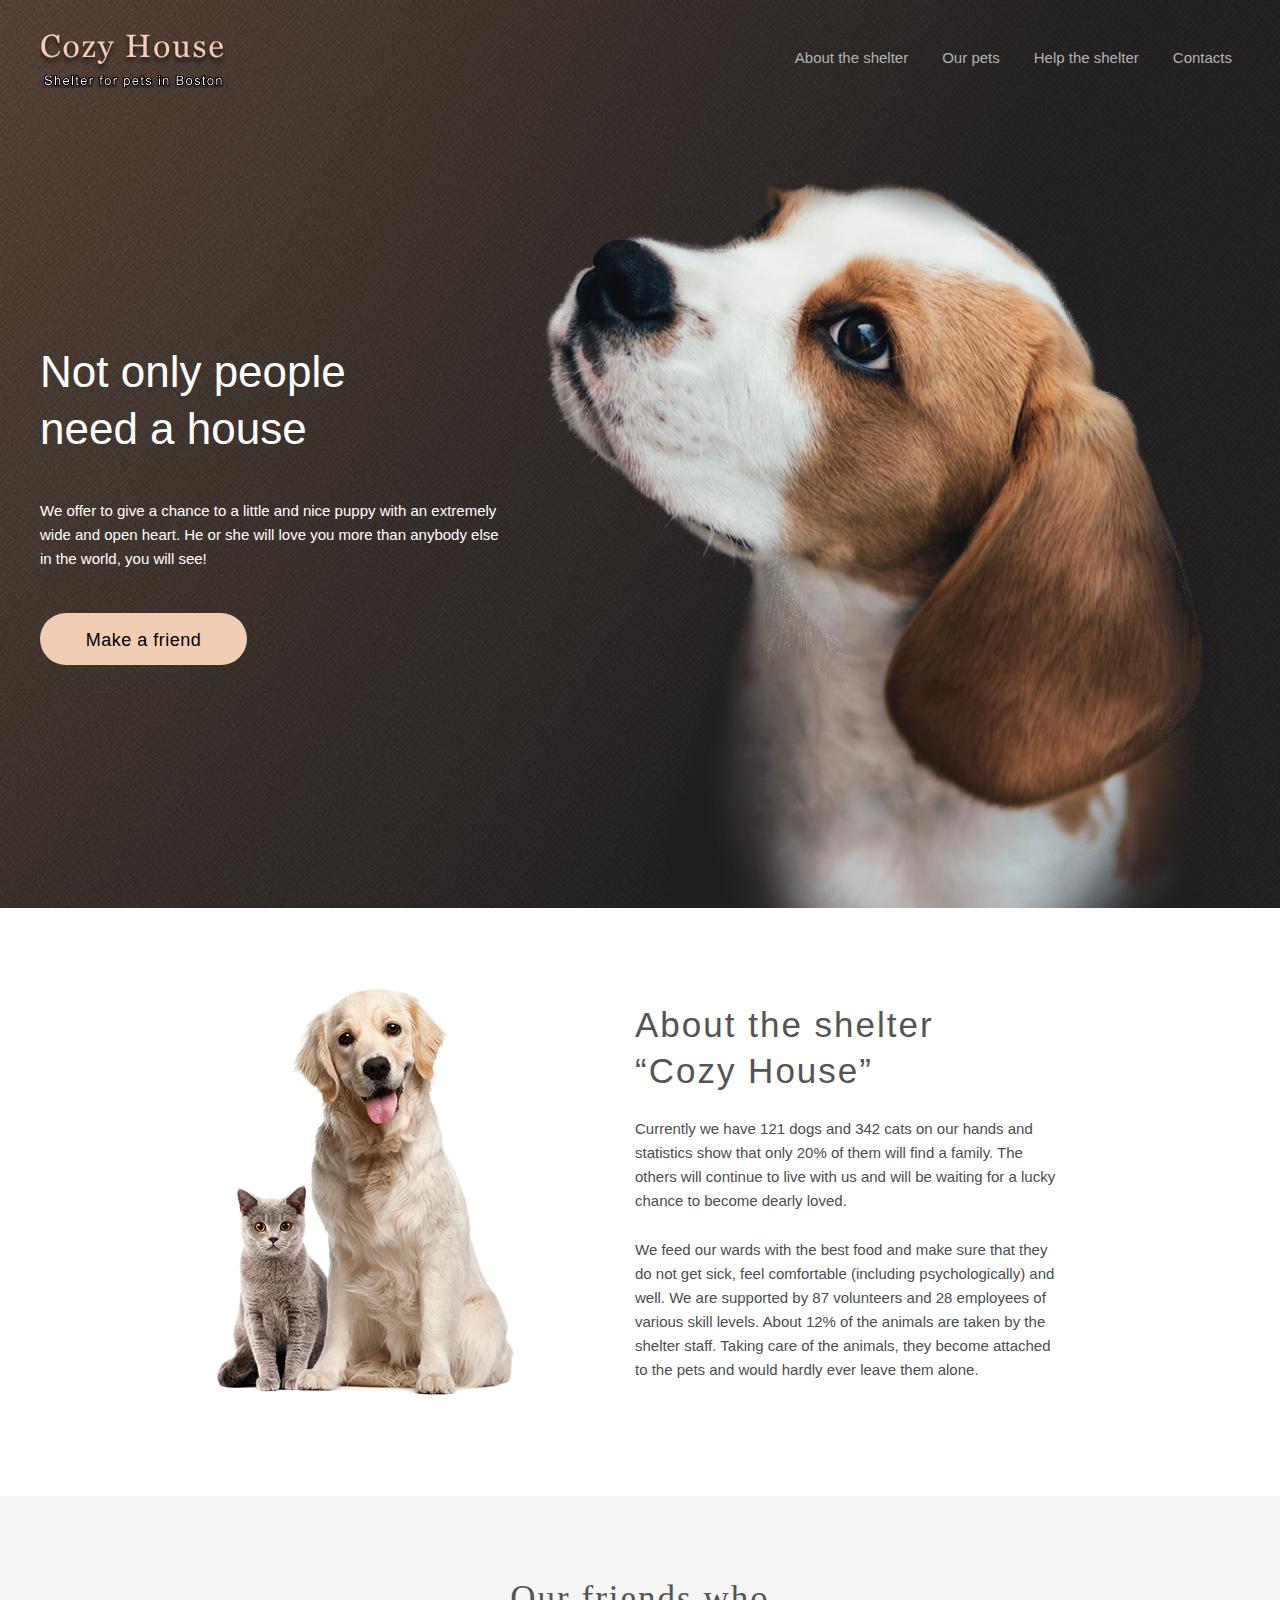
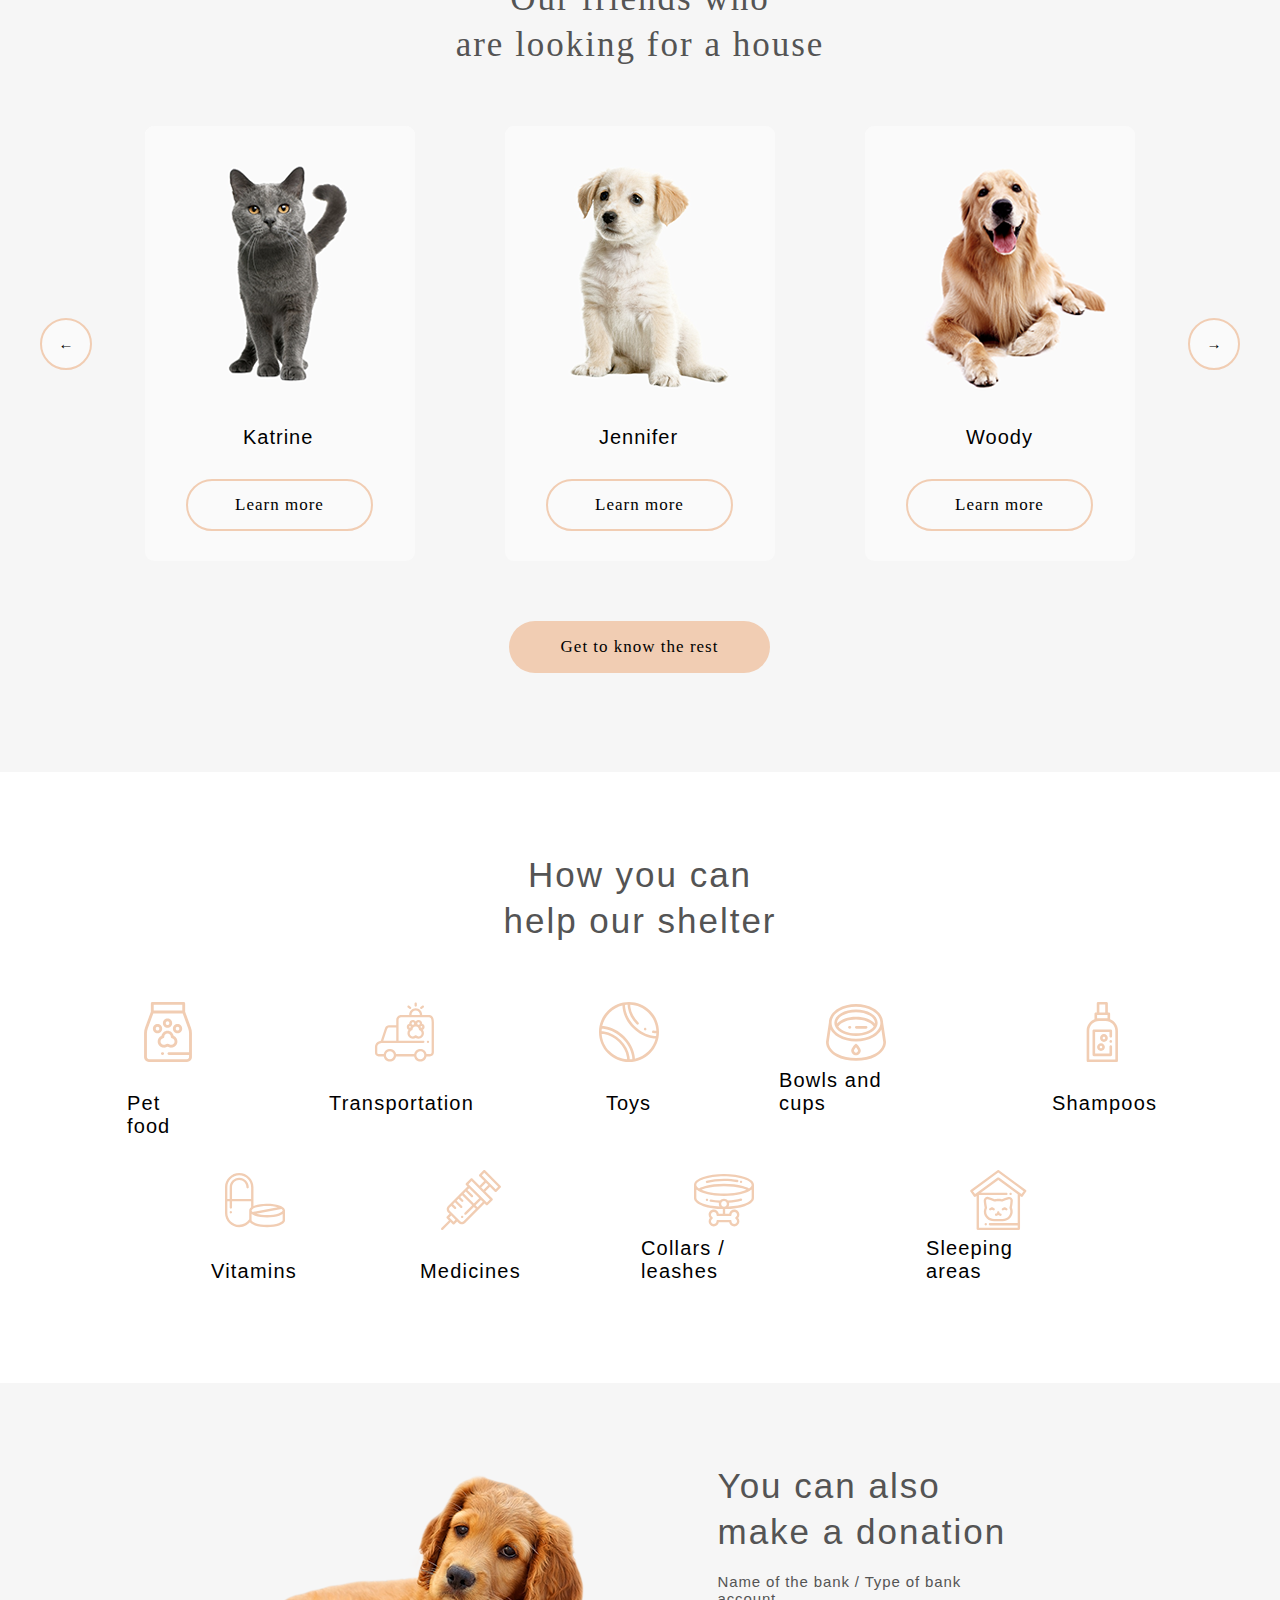
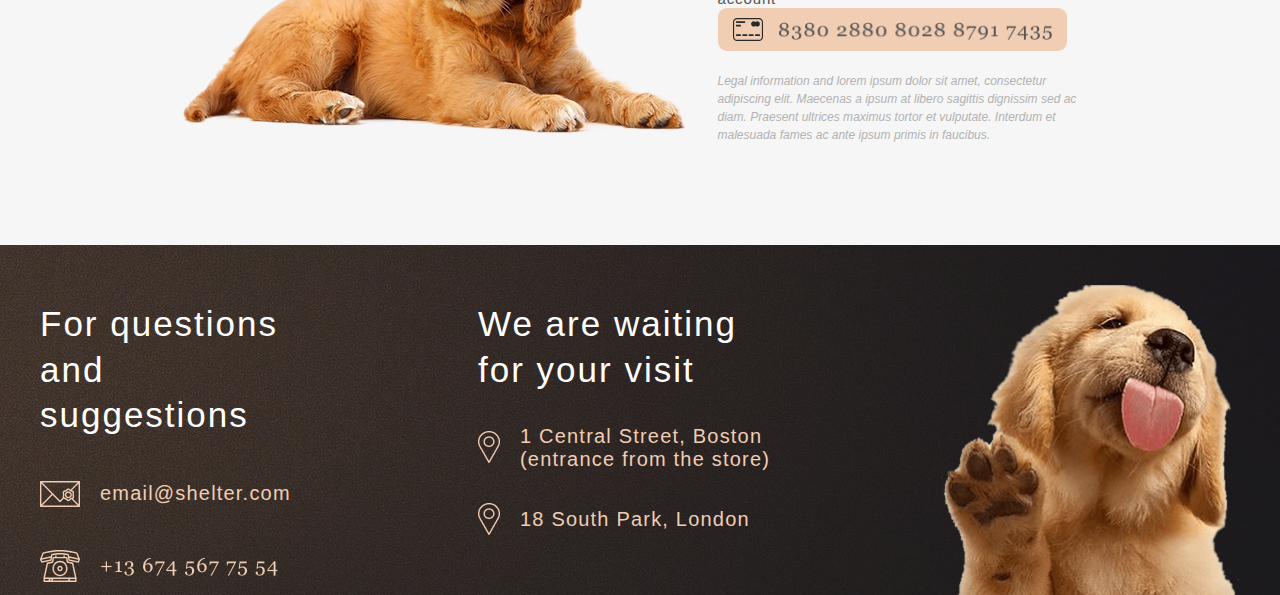
==== index.html @ a35c1bbc "1-2 section adaptive" ====
<!DOCTYPE html>
<html lang="en">
<head>
    <meta charset="UTF-8">
    <meta name="viewport" content="width=device-width, initial-scale=1.0">
    <title>Document</title>
    <link rel="stylesheet" href="index.css">
</head>
<body>
    


<!--- Start screen -->
  <section class="start_screen">
    <header>   
      <div class="wrapper">
               <a href="#" class="logo"><img src="images/logo.svg" alt="Cozy House Shelter for pets in Boston"></a>
            
                 <nav class="header_navigation">
                     <ul class="navigation">
                         <li class="navigation_link"> <a class="lnk1" href="#"> About the shelter</a></li>
                         <li class="navigation_link"><a class="lnk1" href="pets.html" target="_blank">Our pets</a></li>
                         <li class="navigation_link"><a class="lnk1" href="#help_pts">Help the shelter</a></li>
                         <li class="navigation_link"><a class="lnk1" href="#foot ">Contacts</a></li>
                     </ul>
                </nav>
      </div>
    </header>
 
    <div class="startscreen_content">
        <div class="content">
            <h2 class="headin">Not only people need a house</h2>
            <p class="subheading">We offer to give a chance to a little and nice puppy with an extremely wide and open heart. He or she will love you more than anybody else in the world, you will see!</p>
            <button class="button_primary"><a class="button_prim" href="#our_friends">Make a friend</a></button>
        </div>
        <div class="img_puppy"><img class="img_puppyA" src="images/start-screen-puppy.png" alt="puppy"></div>

    </div>
  </section>

     <!--  About -->
  <section id="about_sh" class="about">
    <div class="about_content">
        <div class="about_pets"><img class="about-petsA" src="images/about-pets.png" alt=""></div>
        <div class="pets_content">
            <h3 class="heading">About the shelter “Cozy House”</h3>
            <p class="subheading1">Currently we have 121 dogs and 342 cats on our hands and statistics show that only 20% of them will find a family. The others will continue to live with us and will be waiting for a lucky chance to become dearly loved.</p>
            <p class="subheading2">We feed our wards with the best food and make sure that they do not get sick, feel comfortable (including psychologically) and well. We are supported by 87 volunteers and 28 employees of various skill levels. About 12% of the animals are taken by the shelter staff. Taking care of the animals, they become attached to the pets and would hardly ever leave them alone.</p>
        </div>
    </div>

  </section>


     <!--  Pets -->
  <section>
    <div id="our_friends" class="pets_wrapper">
      <div class="pets_content1">
        <h3 class="pets_heading">Our friends who <br> are looking for a house</h3>
        <div class="slider">
          
          <button class="button_arrow">←</button>

            <div class="katrine">
              <img class="pet_img" src="images/pets-katrine.png"> 
              <span class="txt">Katrine</span>
              <button class="butt_pets">Learn more</button>
            </div>

            <div class="jennifer">
              <img class="pet_img2" src="images/pets-jennifer.png">
              <span class="txt2">Jennifer</span>
              <button class="butt_pets2">Learn more</button>
            </div>

            <div class="woody">
              <img class="pet_img3" src="images/pets-woody.png">
              <span class="txt3">Woody</span>
              <button class="butt_pets3">Learn more</button>
            </div>

            <button class="button_arrow2">→</button>
        </div>
        <button class="primary"><a class="get_but" href="pets.html" >Get to know the rest</a></button>
      </div>
    </div>
  </section>

     <!--  Help -->
  <section>
    <div id="help_pts" class="wrapper_help">

      <div class="help_content">
        <h3 class="heading_help">How you can help our shelter</h3>
        <div class="list">

          <div class="help_cont1">
            <img src="images/icon-pet-food.svg" class="help_img1">
            <span class="txt_help1">Pet food</span>
             
          </div>

          <div class="help_cont2">
            <img src="images/icon-transportation.svg" class="help_img2">
            <span class="txt_help2">Transportation</span>

          </div>

          <div class="help_cont3">
            <img src="images/icon-toys.svg" class="help_img3">
            <span class="txt_help3">Toys</span>

          </div>

          <div class="help_cont4">
            <img src="images/icon-bowls-and-cups.svg" class="help_img4">
            <span class="txt_help4">Bowls and cups</span>

          </div>

          <div class="help_cont5">
            <img src="images/icon-shampoos.svg" class="help_img5">
            <span class="txt_help5">Shampoos</span>

          </div>

          <div class="help_cont6">
            <img src="images/icon-vitamins.svg" class="help_img6">
            <span class="txt_help6">Vitamins</span>
            
          </div>

          <div class="help_cont7">
            <img src="images/icon-medicines.svg" class="help_img7">
            <span class="txt_help7">Medicines</span>

          </div>

          <div class="help_cont8">
            <img src="images/icon-collars-leashes.svg" class="help_img8">
            <span class="txt_help8">Collars / leashes</span>

          </div>

          <div class="help_cont9">
            <img src="images/icon-sleeping-area.svg" class="help_img9">
            <span class="txt_help9">Sleeping areas</span>

          </div>

        </div>
    </div>

    </div>
    
  </section>

  

     <!--  donatiion -->
  <section>
  <div class="wrapper_don">
    <div class="don_content">
      <img src="images/donation-dog.png" class="donation_dog">
      <div class="donation_info">
        <h3 class="heading_donation">You can also make a donation</h3>
        <h5 class="subheading_donation">Name of the bank / Type of bank account</h5>
        <div class="card">
          <img src="images/credit-card.svg"  class="card_img">
          <img src="images/8380 2880 8028 8791 7435.png" class="card_number">
        </div>
        <div class="donation_text">Legal information and lorem ipsum dolor sit amet, consectetur adipiscing elit. Maecenas a ipsum at libero sagittis dignissim sed ac diam. Praesent ultrices maximus tortor et vulputate. Interdum et malesuada fames ac ante ipsum primis in faucibus.</div>
      </div>
    </div>
  </div>
  </section>

  <!--Footer-->
  <footer id="foot">
    <div class="wrapper_footer">
      <div class="footer_content">
        <div class="footer_contacts">
          <h3 class="footer_txt">For questions and suggestions</h3>
          <div class="email">
            <img src="images/icon-email.svg" class="email_img">
            <h4 class="email_adr">email@shelter.com</h4>
          </div>
          <div class="phone">
            <img src="images/icon-phone.svg" class="phone_img">
            <img src="images/Text.png" class="phone_number">
          </div>
        </div>
        <div class="footer_locations">
          <h3 class="footer_txt">We are waiting for your visit</h3>
          <div class="location">
            <img src="images/icon-marker.png" class="loc_img">
            <h4 class="loc_txt">1 Central Street, Boston (entrance from the store)</h4>
          </div>
          <div class="location">
            <img src="images/icon-marker.png" class="loc_img2">
            <h4 class="loc_txt2">18 South Park, London </h4>
          </div>
        </div>
        <img src="images/footer-puppy.png" class="footer_puppy"></img>
      </div>
    </div>
  </footer>
</body>
</html>
---- index.css ----
html {
    scroll-behavior: smooth;
}

*{
    margin:0;
  

    body {
        width: 1280px;
        
        font-family: Arial, Helvetica, sans-serif;
        font-family: Georgia, sans-serif;
        position: relative;
       
    }
}

.wrapper {
    width: 1200px;
    height: 60px;
    color: white;
    font-family: Arial, Helvetica, sans-serif;
    display: flex;
    align-items: center;
    justify-content: space-between;
    padding-left: 40px;
    padding-top: 30px;
}

.header_navigation {
    padding-top: 16px;
    padding-bottom: 20px;
    margin-right: -9px;
    text-decoration: none ;
}
.navigation {
    display: flex;
    font-size: 15px;
    font-weight: 400;
    line-height: 24px;
    list-style: none;
    text-decoration: none;
}

.navigation_link {
    list-style: none;
    padding: 0 17px;
    cursor: pointer;
    text-decoration: none;
    
}

.lnk1 {
    text-decoration: none;
    color: #B2B2B2;
}

.lnk1:hover {
    color: #f6f6f6;
    border-bottom: 2px solid #f1cdb3;
}


.start_screen {
    position: relative;
    width: 1280px;
    height: 908px; 
    background-image: url(images/start-screen-gradient-background.jpg);

}
.startscreen_content {
    width: 1200px;
    height: 728px;
    position: absolute;
    left: 40px;
    right: 40px;
    bottom: 0px;
    display: flex ;
}
.content {
    width: 460px;
    height: 322px;
    color: white;
    
    position: absolute;
    top: 163px;

}
h2 {
    width: 310px;
    height: 114px;
    font-size: 44px;
    font-weight: 400;
    line-height: 57.2px;
    
}
p {
    width: 460px;
    font-size: 15px;
    font-weight: 400;
    line-height: 24px;
    padding-top: 42px;
    font-family: Arial, Helvetica, sans-serif;

}
.button_primary {
    background-color: #f1cdb3;
    width: 207px;
    height: 52px;
    padding-top: 270px;
    padding: 15px 45px 15px 45px;
    gap: 10px;
    border-radius: 100px ;
    border: #f1cdb3;
    font-family: Georgia, sans-serif;
   font-size: 18px;
   font-weight: 400;
   line-height: 24px;
   letter-spacing: 6%;
   position: absolute;
   top: 270px;
   letter-spacing: 0.5px;
   
}
    
.button_prim {
text-decoration: none;
color: black;
}


.img_puppy {
    width: 698px;
    height: 728px;
    padding-left: 502px;
    padding-top: 0px;
    padding-bottom: 0px;
}

.about {
    width: 1280px;
    height: 588px;
    position: relative;
    background-color: #ffffff;
}

.about_content {
    width: 1200px;
    height: 408px;
    position: absolute;
    top: 80px;
    left: 40px;
   
    display: flex;
    
}
.about_pets {
 width: 300px;
height: 408px;
padding-top: 0px;
padding-left: 175px;
}

.pets_content {
    width: 430px;
    height: 380px;
    
    position: absolute;
    left: 595px;
    top: 14px;

}
.about_content .pets_content h3 {
    width: 360px;
    height: 90px;
    font-weight: 400;
    font-size: 35px;
    line-height: 45.5px;
    letter-spacing: 2px;
    font-family: Georgia, sans-serif;
    color: #545454;
    
}

  .heading {
    width: 370px;
    height: 90px;

    }

 .about_content .pets_content p{
    font-family: Arial, Helvetica, sans-serif;
    font-size: 15px;
    padding-top: 25px;
    color:#4C4C4C;
    line-height: 24px;
 }

 .subheading1 {
    width: 430px;
    height: 96px;
 }
 .subheading2 {
    width: 430px;
    height: 144px;
 }
    
.pets_wrapper {
    
    height: 796px;
    top: 1496px;
   
    gap: 0px;
    opacity: 0px;
    background-color: #f6f6f6;
    padding-top: 80px;
    padding-left: 40px;
    
}
.pets_content1 {
    width: 1200px;
    height: 697px;
}

.pets_heading {
width: 400px;
height: 90px;
text-align: center;
letter-spacing: 2px;
color: #545454;
font-family: Georgia,  serif, sans-serif;
font-size: 35px;
line-height: 45.5px;
font-weight: 400;
margin-left: 400px;



gap: 0px;
opacity: 0px;

}
.slider {
width: 1200px;
height: 435px;
margin-top: 60px;
gap: 0px;
opacity: 0px;
display: flex;

align-items: center;
}

.primary {
    width: 261px;
    height: 52px;
    border-radius: 100px;
    background-color: #f1cdb3;
    font-size: 17px;
    font-weight: 400;
    line-height: 22.1px;
    font-family: Georgia, 'Times New Roman', Times, serif;
    border: #f1cdb3;
    margin: 60px 469px;
    letter-spacing: 1px;
}
.pet_img {
    height: 270px;
    width: 270px;
    border-radius: 9px;
   

}
.pet_img2 {
    height: 270px;
    width: 270px;
    border-radius: 9px;
  
}
.pet_img3 {
    height: 270px;
    width: 270px;
    border-radius: 9px;
}
.katrine {
    width: 270px;
    height: 435px;
    display: flex;
    flex-direction: column;
    margin-left: 53px;
    background-color: #fafafa;
    border-radius: 9px;
    
}
.jennifer {
    width: 270px;
    height: 435px;
  display: flex;
    flex-direction: column;  
    margin-left: 90px;
    background-color: #fafafa;
    border-radius: 9px;
    
}
.woody {
    width: 270px;
    height: 435px;
    display: flex;
    flex-direction: column;
    margin-left: 90px;
    background-color: #fafafa;
    border-radius: 9px;
    
}
.butt_pets {
    width: 187px;
    height: 52px;
    border-radius: 100px;
    border: 2px solid #f1cdb3;
    font-family: Georgia, 'Times New Roman', Times, serif ;
    font-weight: 400;
    font-size: 17px;
    line-height: 22.1px;
    margin-left: 41px;
    letter-spacing: 1px;
    padding-top: 1px;
    background-color: #fafafa;
 
}
.butt_pets2 {
    width: 187px;
    height: 52px;
    border-radius: 100px;
    border: 2px solid #f1cdb3;
    font-family: Georgia, 'Times New Roman', Times, serif ;
    font-weight: 400;
    font-size: 17px;
    line-height: 22.1px;
    margin-left: 41px;
    letter-spacing: 1px;
    padding-top: 1px;
    background-color: #fafafa;
   

}
.butt_pets3 {
    width: 187px;
    height: 52px;
    border-radius: 100px;
    border: 2px solid #f1cdb3;
    font-family: Georgia, 'Times New Roman', Times, serif ;
    font-weight: 400;
    font-size: 17px;
    line-height: 22.1px;
    margin-left: 41px;
    letter-spacing: 1px;
    padding-top: 1px;
    background-color: #fafafa;
    
}
.button_arrow {
    width: 52px;
    height: 52px;
    border-radius: 100px;
    border: 2px solid #f1cdb3;
    font-size: 15px;
    font-weight: 600;
    background-color: #fafafa
}
.button_arrow2 {
    width: 52px;
    height: 52px;
    border-radius: 100px;
    border: 2px solid #f1cdb3;
    margin-left: 53px;
    font-size: 15px;
    font-weight: 600;
    background-color: #fafafa
}

.get_but {
    text-decoration: none;
    color: black;
}

.txt {
    font-size: 20px;
    font-weight: 400;
    letter-spacing: 1px;
    line-height: 22.75px;
    padding: 30px 98px;
  
    
}
.txt2 {
    font-size: 20px;
    font-weight: 400;
    letter-spacing: 1px;
    line-height: 22.75px;
    padding: 30px 94px;  
}
.txt3 {
    font-size: 20px;
    font-weight: 400;
    letter-spacing: 1px;
    line-height: 22.75px;
    padding: 30px 101px; 
}

.wrapper_help{
    height: 611px;
    display: flex;
    align-items: center;
    background-color: #ffffff;
}
.help_content{
    width: 1200px;
    height: 431px;
    margin-top: -20px;
    margin-left: 40px;

    display: flex;
    align-items: center;
    flex-direction: column;

}
.heading_help{
    width: 308px;
    height: 90px;
    text-align: center;
    letter-spacing: 1.98px;
    font-weight: 400;
    font-size: 35px;
    line-height: 45.5px;
    color: #545454;  
}

.list {
    width: 1026px;
height: 281px;
top: 150px;
left: 87px;
    display: flex;
    flex-wrap: wrap;
    align-content: space-between;
    margin-top: 60px;
    

}
.help_cont1 {
width: 82px;
height: 113px;
display: flex;
    flex-wrap: wrap;
    align-content: space-between;

}
.help_img1 {
    width: 60px;
    height: 60px;
    padding-left: 11px;

}
.txt_help1 {
font-weight: 400;
font-size: 20px;
line-height: 23px;
letter-spacing: 1.1px;
margin-bottom: 30px;
padding-top: 30px;
 

}



.help_cont2 {
    width: 150px;
    height: 113px;
    margin-left: 120px;
    display: flex;
    flex-wrap: wrap;
    align-content: space-between; 
   
}
.help_img2 {
    width: 60px;
    height: 60px;
    padding-left: 45px;
}
.txt_help2 {
    font-weight: 400;
    font-size: 20px;
    line-height: 23px;
    letter-spacing: 1.2px;
    padding-top: 30px;
    
    
}

.help_cont3 {
    width: 60px;
    height: 113px;
    margin-left: 120px;
    display: flex;
    flex-wrap: wrap;
    align-content: space-between;  
}
.help_img3 {
    width: 60px;
    height: 60px;
    
}
.txt_help3 {
    font-weight: 400;
    font-size: 20px;
    line-height: 23px;
    letter-spacing: 1px;
    padding-left: 7px;
}

.help_cont4 {
    width: 153px;
    height: 113px;
    margin-left: 120px;
    display: flex;
    flex-wrap: wrap;
    align-content: space-between;
}
.help_img4 {
    width: 60px;
    height: 60px;
    padding-left: 47px;
}
.txt_help4 {
    font-weight: 400;
    font-size: 20px;
    line-height: 23px;
    letter-spacing: 1.16px;
}


.help_cont5 {
    width: 101px;
    height: 113px;
    margin-left: 120px;
    display: flex;
    flex-wrap: wrap;
    align-content: space-between; 
}
.help_img5 {
    width: 60px;
    height: 60px;
    padding-left: 21px;
}
.txt_help5 {
    font-weight: 400;
    font-size: 20px;
    line-height: 23px;
    letter-spacing: 1.2px;
}


.help_cont6 {
    width: 89px;
    height: 113px;
    margin-left: 84px; 
    display: flex;
    flex-wrap: wrap;
    align-content: space-between;  
}
.help_img6 {
    width: 60px;
    height: 60px;
    padding-left: 14px;
}
.txt_help6 {
    font-weight: 400;
    font-size: 20px;
    line-height: 23px;
    letter-spacing: 1.2px;
}

.help_cont7 {
    width: 101px;
    height: 113px;
    margin-left: 120px;
    display: flex;
    flex-wrap: wrap;
    align-content: space-between; 
}
.help_img7 {
    width: 60px;
    height: 60px;
    padding-left: 21px;
}
.txt_help7 {
    font-weight: 400;
    font-size: 20px;
    line-height: 23px;
    letter-spacing: 1.2px;
}

.help_cont8 {
    width: 165px;
    height: 113px;
    margin-left: 120px; 
    display: flex;
    flex-wrap: wrap;
    align-content: space-between;  
}
.help_img8 {
    width: 60px;
    height: 60px;
    padding-left: 53px;
}
.txt_help8 {
    font-weight: 400;
    font-size: 20px;
    line-height: 23px;
    letter-spacing: 1.17px;
}

.help_cont9 {
    width: 143px;
    height: 113px;
    margin-left: 120px;
    display: flex;
    flex-wrap: wrap;
    align-content: space-between;  
}
.help_img9 {
    width: 60px;
    height: 60px;
    padding-left: 42px;
}
.txt_help9 {
    font-weight: 400;
    font-size: 20px;
    line-height: 23px;
    letter-spacing: 1.14px;
}


.wrapper_don{
    height: 462px;
    display: flex;
    justify-content: center;
    background-color: #f6f6f6;
    
}
.don_content {
width: 915px;
height: 282px;
margin-top: 80px;
display: flex;



}
.donation_dog {
    width: 505px;
    height: 261px;
    padding: 11px 0px;
    
}
.donation_info {

padding: 0 30px;
}
.heading_donation {
    width: 300px;
height: 90px;
font-weight: 400;
font-size: 35px;
line-height: 45.5px;
letter-spacing: 2px;
color: #545454;


}
.subheading_donation {
    width: 307px;
    height: 17px;
    margin-top: 21px;
    font-weight: 400;
    font-size: 15px;
    line-height: 16.5px;
    letter-spacing: 0.87px;
    color: #545454;
    
 
}
.card {
    width:349px;
    height:43px;
    margin: 17px 0px;
    border-radius: 9px;
    background-color: #f1cdb3;
    
}
.card_img {
  margin:  10px 15px;  
    
}
.card_number {
    width: 273px;
    height: 18px;
    margin: 11px -3px ;
   
   
  
    
}
.donation_text {
    width: 380px;
    height: 72px;
    padding:  4px 0px 0px 0px;
   font-family: Arial, Helvetica, sans-serif;
   font-style: italic;
   font-weight: 400;
   font-size: 12px;
   line-height: 18px;
   letter-spacing: 0.01px;
   color:#B2B2B2;  
}

.wrapper_footer {
   
    background-image: url(images/footer-background.png);
padding-top: 40px;
padding-left: 40px;
}
.footer_content {
width: 1200px;
font: 310px;

display: flex;
justify-content: space-between;
}
.footer_contacts {
width: 278px;
height: 234px;

margin: 16px 160px 60px 0px;
}
.footer_txt {
    font-size: 35px;
    line-height: 45.5px;
    letter-spacing: 2px;
    font-weight: 400;
    color: white;
}
.footer_locations {
    width: 302px;
    height: 234px;
    margin: 16px 160px 60px 0px;

} 
.email {
    display: flex;
    align-items: center;
   padding: 40px 27px 40px 0px;
}
.email_img {
    width: 40px;
    height: 32px;
}

.email_adr {
font-size: 20px;
line-height: 23px;
letter-spacing: 1.2px;
font-weight: 400;
color: #f1cdb3;
padding-left: 20px;
}
.phone {
    display: flex;
}
.phone_img {
    width: 40px;
    height: 32px;  
}

.phone_number {
    width: 177px;
    height: 19px;
    padding: 7px 21px;
}

.footer_puppy {
width: 300px;
height: 310px;
}

.location {
    display: flex;
    align-items: center;  
}
.loc_txt {
    font-size: 20px;
    line-height: 23px;
    letter-spacing: 1.2px;
    font-weight: 400;
    color: #f1cdb3; 
    padding: 33px 5px 0px 20px;  
}
.loc_img {
    width: 22px;
    height: 32px;
    padding-top: 30px;
}
.loc_txt2 {
    font-size: 20px;
    line-height: 23px;
    letter-spacing: 1.2px;
    font-weight: 400;
    color: #f1cdb3; 
    margin-top: 33px;
    margin-right: 13px;
       
}
.loc_img2 {
    width: 22px;
    height: 32px;
    padding-top: 32px;
    padding-right: 20px;
}

@media screen and (max-width: 768px) {

    .start_screen {
        width: 768px;
        height: 1165px;
        background-image: url(images/start-screen-gradient-background.png);
    }

    .wrapper {
        width: 708px;
        height: 60px;
    }

    .logo {
        margin-top: 4px;
        margin-left: -10px;
    }

    .navigation_link {
        padding: 0 18px;
    }

    .startscreen_content {
        width: 639px;
        height: 1015px;
        padding-left: 70px;
        
        
        display: flex;
        flex-direction: column; 
    }

    .content{
      margin-top: -162px; 
      margin-left: 44px; 
    }

    .button_primary {
        margin-left: 125px; 
    }
    
.img_puppy {
    width: 569px;
    height: 593px;
    padding-left: 59px;
    padding-top: 422px;
}

.img_puppyA {
    width: 569px;
    height: 593px;
}

.about {
    width: 768px;
    height: 1048px;  
}

.about_content {
    width: 437px;
    height: 868px;
    padding-left: 120px;
    display: flex;
    flex-direction: column-reverse;
}

.about_pets {
    width: 300px;
    height: 408px;
    padding-left: 74px;
}

.pets_content {
    margin-top: -14px;
margin-left: -466px;
}



}
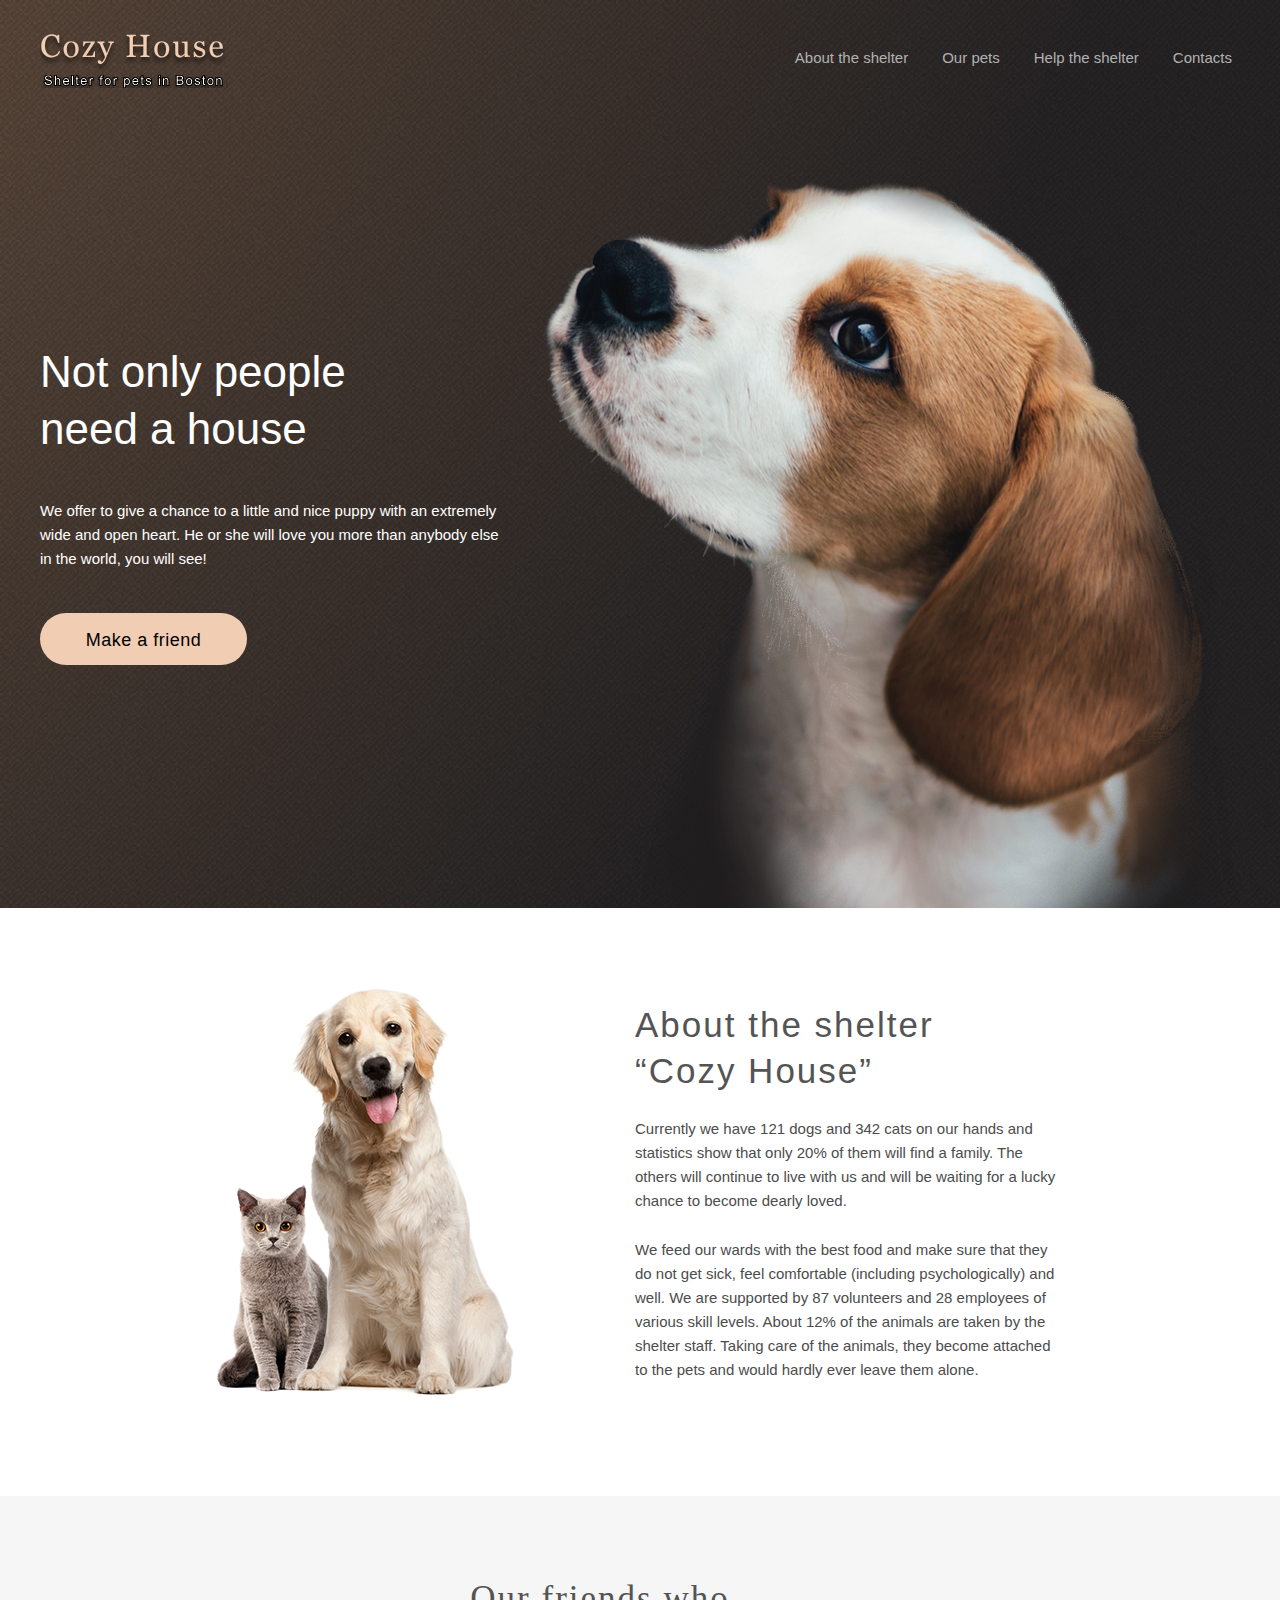
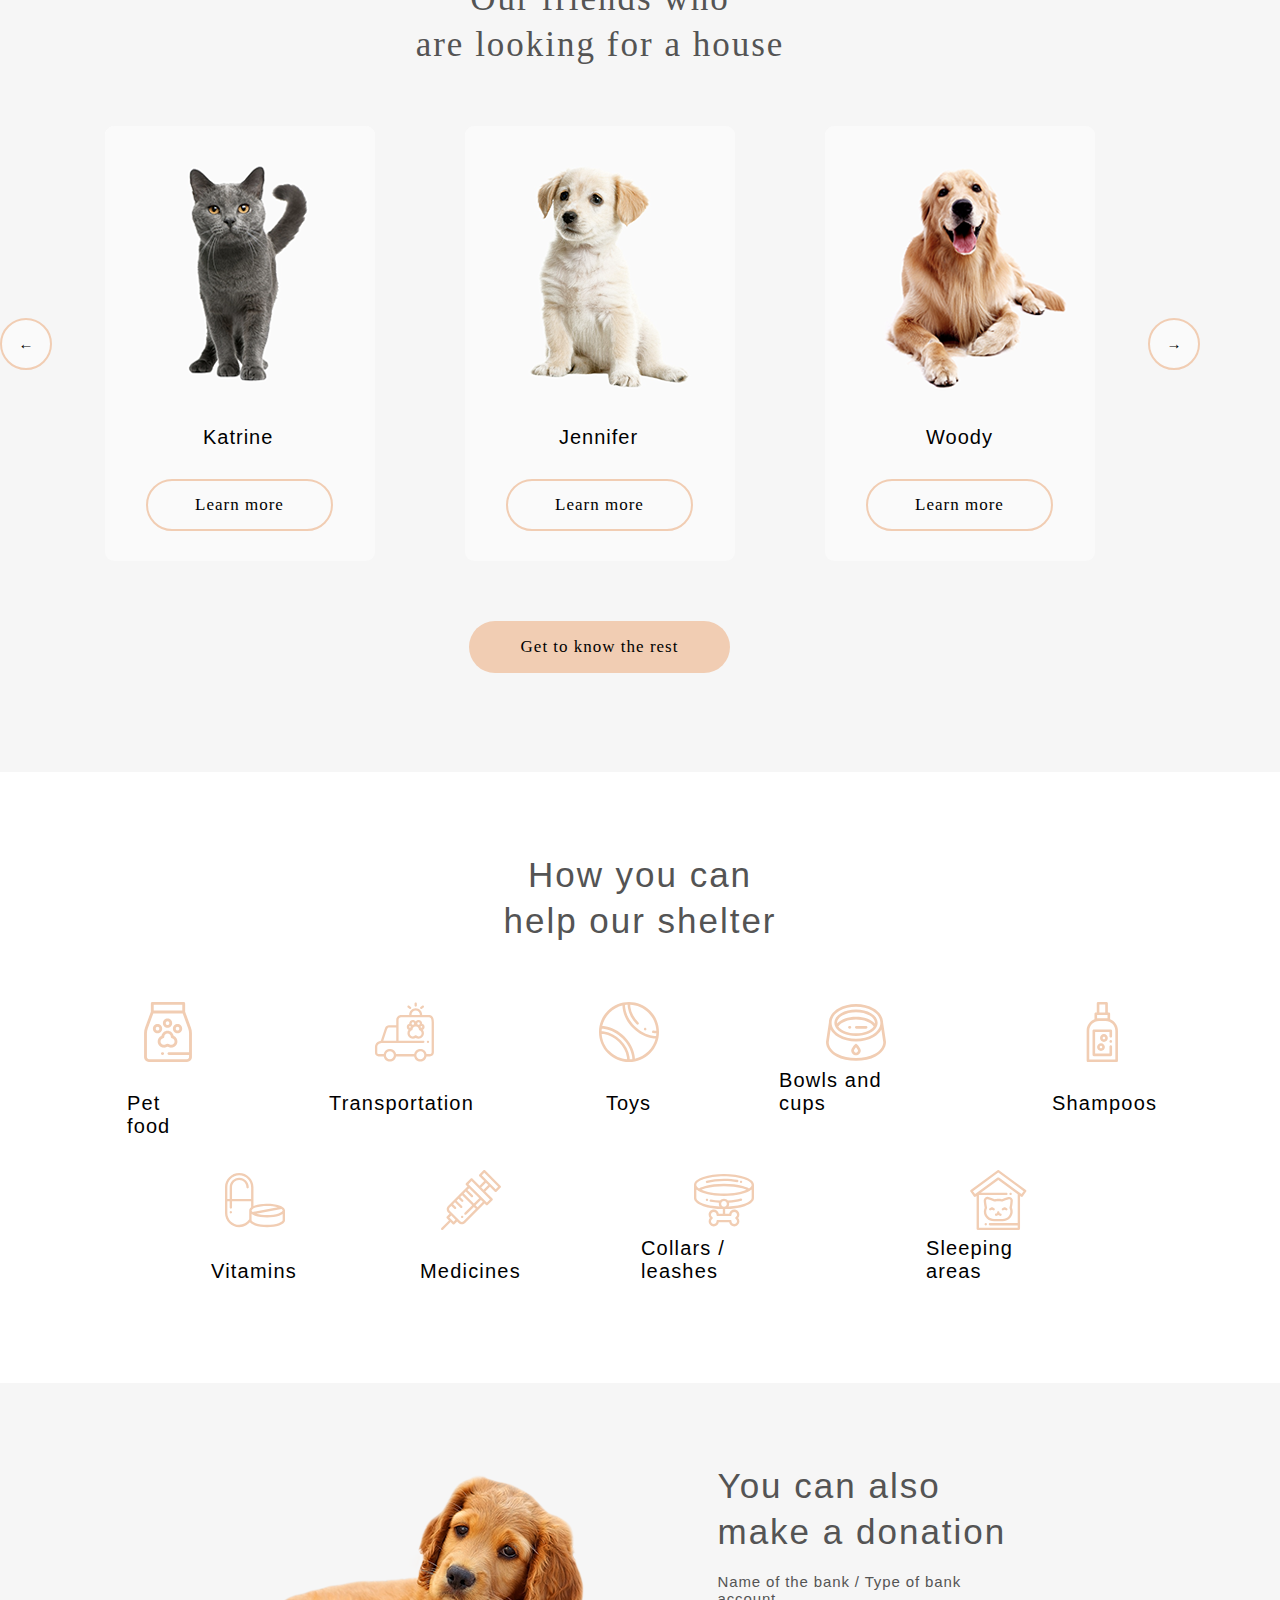
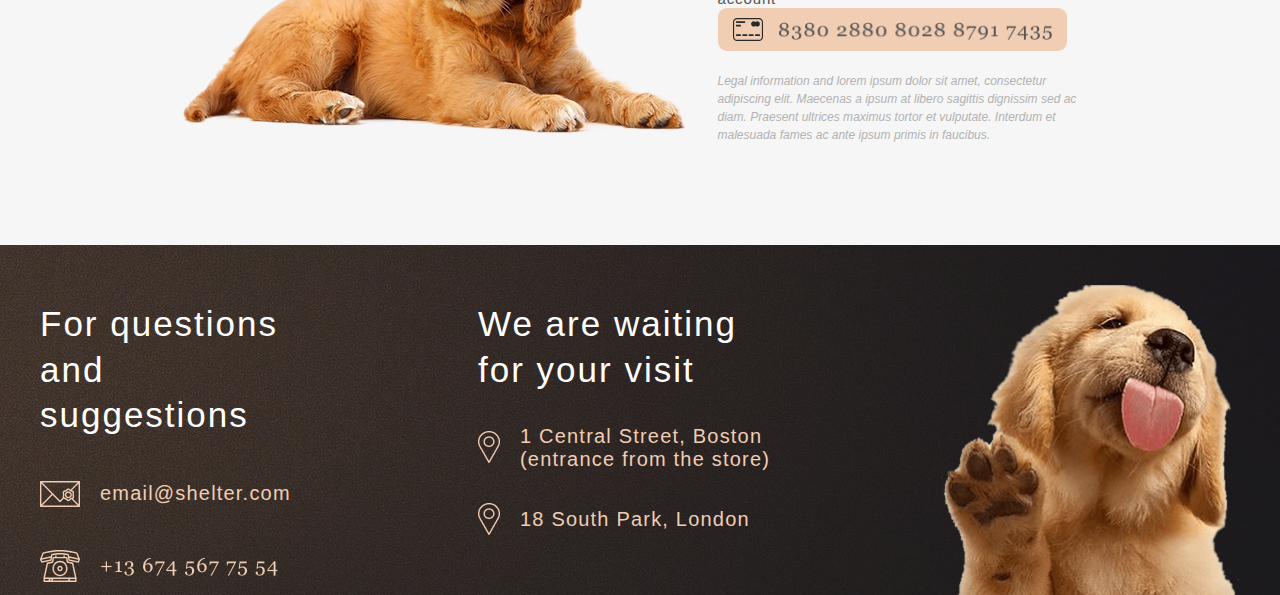
==== commit b90f9c8e: "mail 768 finish" ====
--- a/index.html
+++ b/index.html
@@ -53,7 +53,7 @@
 
 
      <!--  Pets -->
-  <section>
+  <section class="pets_sec">
     <div id="our_friends" class="pets_wrapper">
       <div class="pets_content1">
         <h3 class="pets_heading">Our friends who <br> are looking for a house</h3>
@@ -87,7 +87,7 @@
   </section>
 
      <!--  Help -->
-  <section>
+  <section class="help_sec">
     <div id="help_pts" class="wrapper_help">
 
       <div class="help_content">
@@ -158,7 +158,7 @@
   
 
      <!--  donatiion -->
-  <section>
+  <section class="don_sec">
   <div class="wrapper_don">
     <div class="don_content">
       <img src="images/donation-dog.png" class="donation_dog">
@@ -176,7 +176,7 @@
   </section>
 
   <!--Footer-->
-  <footer id="foot">
+  <footer id="foot" class="footer_sec">
     <div class="wrapper_footer">
       <div class="footer_content">
         <div class="footer_contacts">
--- a/index.css
+++ b/index.css
@@ -7,12 +7,13 @@
   
 
     body {
-        width: 1280px;
+
+        overflow-x: hidden;
         
         font-family: Arial, Helvetica, sans-serif;
         font-family: Georgia, sans-serif;
         position: relative;
-       
+    
     }
 }
 
@@ -205,9 +206,11 @@
     width: 430px;
     height: 144px;
  }
-    
+  .pets_sec {
+    width: 1280px;
+  }  
 .pets_wrapper {
-    
+    width: 1280px;
     height: 796px;
     top: 1496px;
    
@@ -215,12 +218,13 @@
     opacity: 0px;
     background-color: #f6f6f6;
     padding-top: 80px;
-    padding-left: 40px;
+ 
     
 }
 .pets_content1 {
     width: 1200px;
     height: 697px;
+    margin-left: 0px;
 }
 
 .pets_heading {
@@ -407,8 +411,11 @@
     line-height: 22.75px;
     padding: 30px 101px; 
 }
-
+.help_sec {
+    width: 1280px;
+}
 .wrapper_help{
+    width: 1280px;
     height: 611px;
     display: flex;
     align-items: center;
@@ -642,8 +649,11 @@
     letter-spacing: 1.14px;
 }
 
-
+.don_sec {
+    width: 1280px;
+}
 .wrapper_don{
+    width: 1280px;
     height: 462px;
     display: flex;
     justify-content: center;
@@ -725,12 +735,14 @@
    letter-spacing: 0.01px;
    color:#B2B2B2;  
 }
-
+.footer_sec {
+    width: 1280px;
+}
 .wrapper_footer {
-   
+   width: 1280px;
     background-image: url(images/footer-background.png);
 padding-top: 40px;
-padding-left: 40px;
+padding-left: 0px;
 }
 .footer_content {
 width: 1200px;
@@ -738,6 +750,7 @@
 
 display: flex;
 justify-content: space-between;
+margin-left: 40px;
 }
 .footer_contacts {
 width: 278px;
@@ -830,6 +843,7 @@
 }
 
 @media screen and (max-width: 768px) {
+    
 
     .start_screen {
         width: 768px;
@@ -906,6 +920,167 @@
 margin-left: -466px;
 }
 
-
-
+.pets_wrapper {
+    width: 768px;
+   padding-left: 0px; 
+   display: flex;
+   justify-content: center;  
+}
+
+.pets_content1 {
+    width: 708px 
+}
+
+.slider {
+    width: 708px; 
+}
+.button_arrow {
+   margin-left: 0px; 
+padding: 0px;
+}
+
+.button_arrow2 {
+    margin-left: 14px;
+    padding: 0px;
+}
+.katrine {
+    margin-left: 13px;
+}
+
+.jennifer {
+   margin-left: 42px; 
+}
+
+.primary {
+    margin-left: 223px;
+}
+
+.pets_heading {
+    margin-left: 155px;
+}
+
+.woody {
+    display: none;
+}
+
+
+.wrapper_help {
+    width: 768px;
+    height: 779px;
+    display: flex;
+    justify-content: center;
+    
+}
+
+.help_content {
+    width: 630px;
+    height: 599px;
+    margin-top: -17px;
+    margin-left: 1px;
+}
+
+.list {
+    width: 630px;
+    height: 449px;
+   
+    display: grid;
+    justify-content: space-between;
+    grid-template-columns: repeat(3, 170px);
+    grid-template-rows: repeat(3, 113px) ;
+    margin-top: 59px;
+    
+}
+
+.help_cont1 {
+margin-left: 44px;
+}
+
+.help_cont2 {
+    margin-left: 9px;
+}
+.help_cont3 {
+    margin-left: 55px;
+}
+.help_cont4 {
+    margin-left: 8px;
+}
+.help_cont5 {
+    margin-left: 34px;
+}
+.help_cont6 {
+    margin-left: 40px;
+}
+.help_cont7 {
+    margin-left: 34px;
+}
+.help_cont8 {
+    margin-left: 2px;
+}
+.help_cont9 {
+    margin-left: 13px;
+}
+
+
+.wrapper_don {
+    width: 768px;
+    height: 783px;
+}
+
+.don_content {
+    display: flex;
+    flex-flow: column-reverse;
+    justify-content: flex-end;
+}
+.donation_info {
+    margin-top: 2px;
+    margin-left: 164px;
+}
+
+.donation_dog {
+    margin-top: 49px;
+    margin-left: 131px;
+}
+
+.wrapper_footer {
+    width: 768px;
+    height: 639px;
+   padding: 0px;
+   background-image: url(images/footer-gradient-background.png);
+
+}
+
+.footer_content {
+    width: 708px;
+    display: grid;
+    grid-template-columns: 278px 302px ;
+    grid-template-rows: repeat(2, 290px);
+    grid-row-gap: 35px ;
+    grid-column-gap: 10px;
+    margin-left: 30px;
+}
+
+.footer_contacts {
+margin: 31px 10px 10px 35px;
+}
+.footer_locations {
+margin: 31px 10px 10px -33px;
+}
+
+.footer_puppy {
+    margin-left: 205px;
+    margin-top: 4px;
+}
+
+.pets_sec {
+    width: 768px;
+}
+.help_sec {
+    width: 768px;
+}
+.don_sec {
+    width: 768px;
+}
+.footer_sec {
+     width: 768px;
+}
 }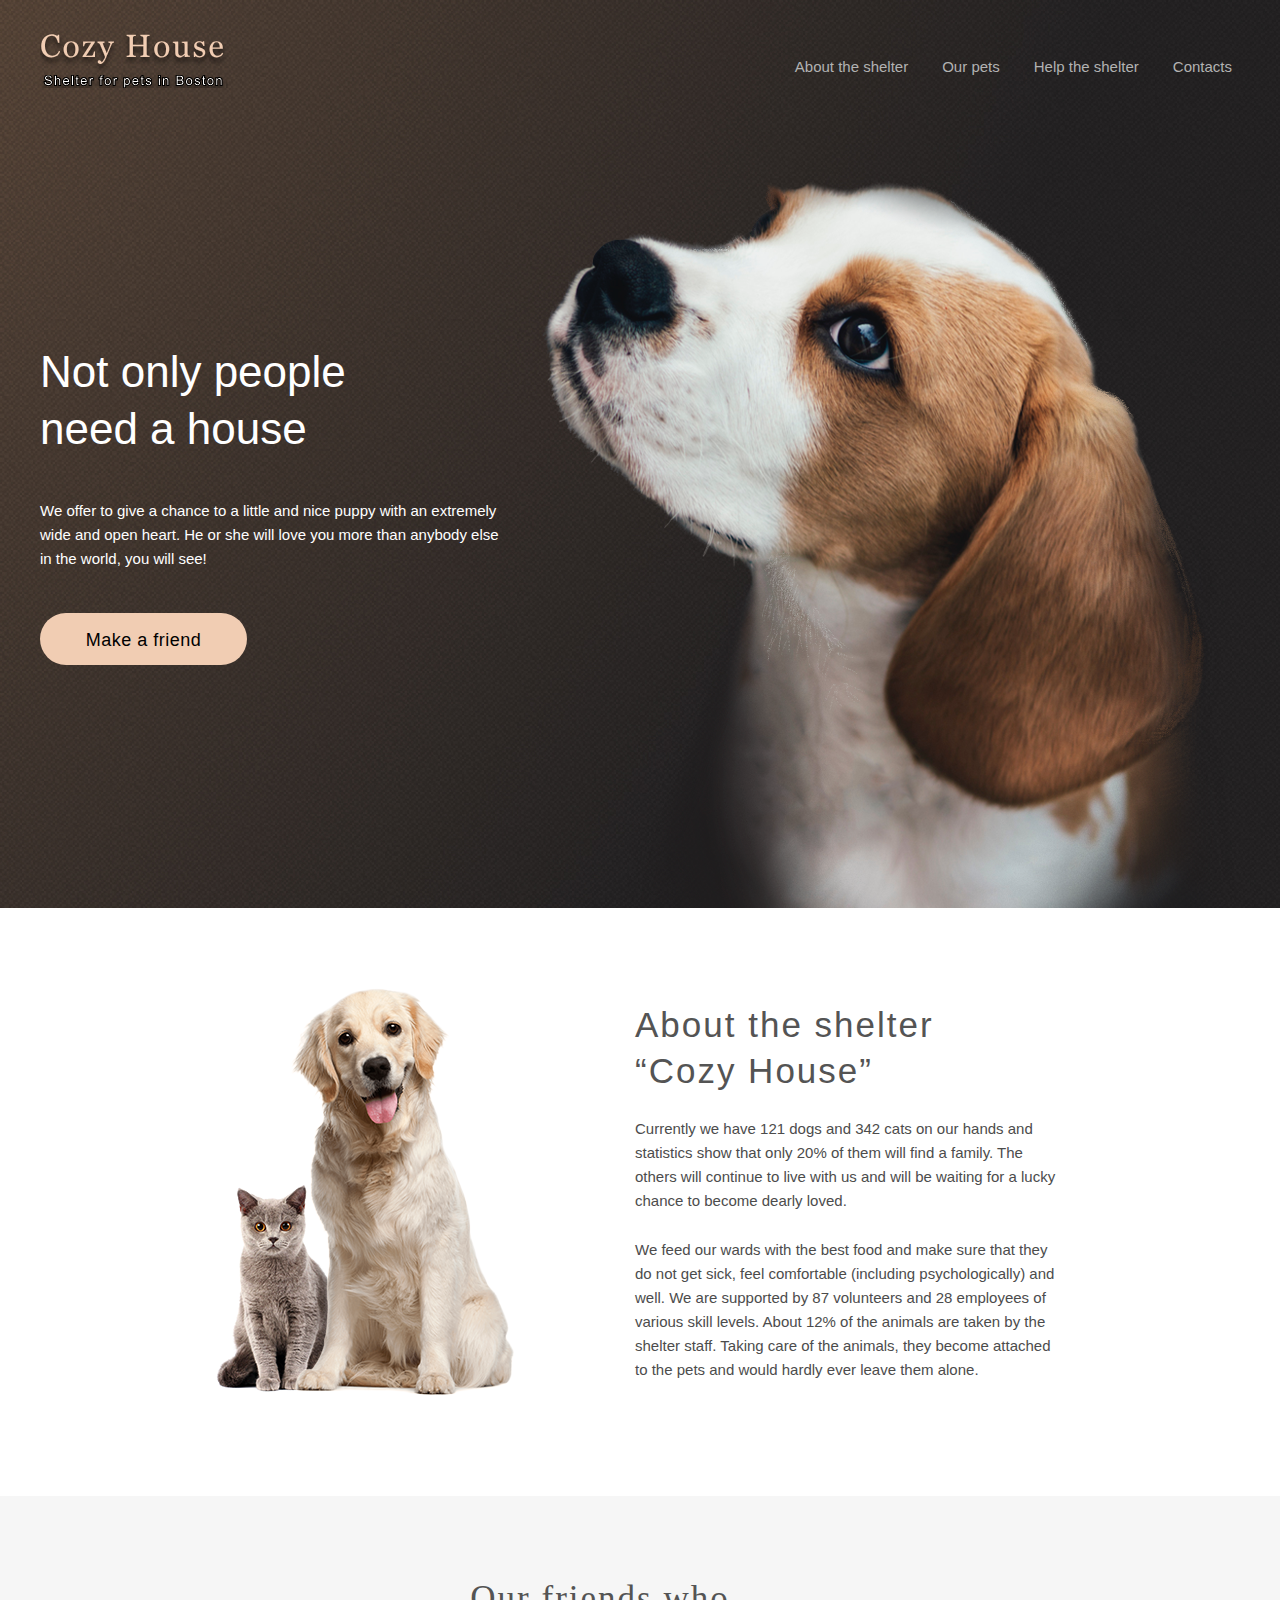
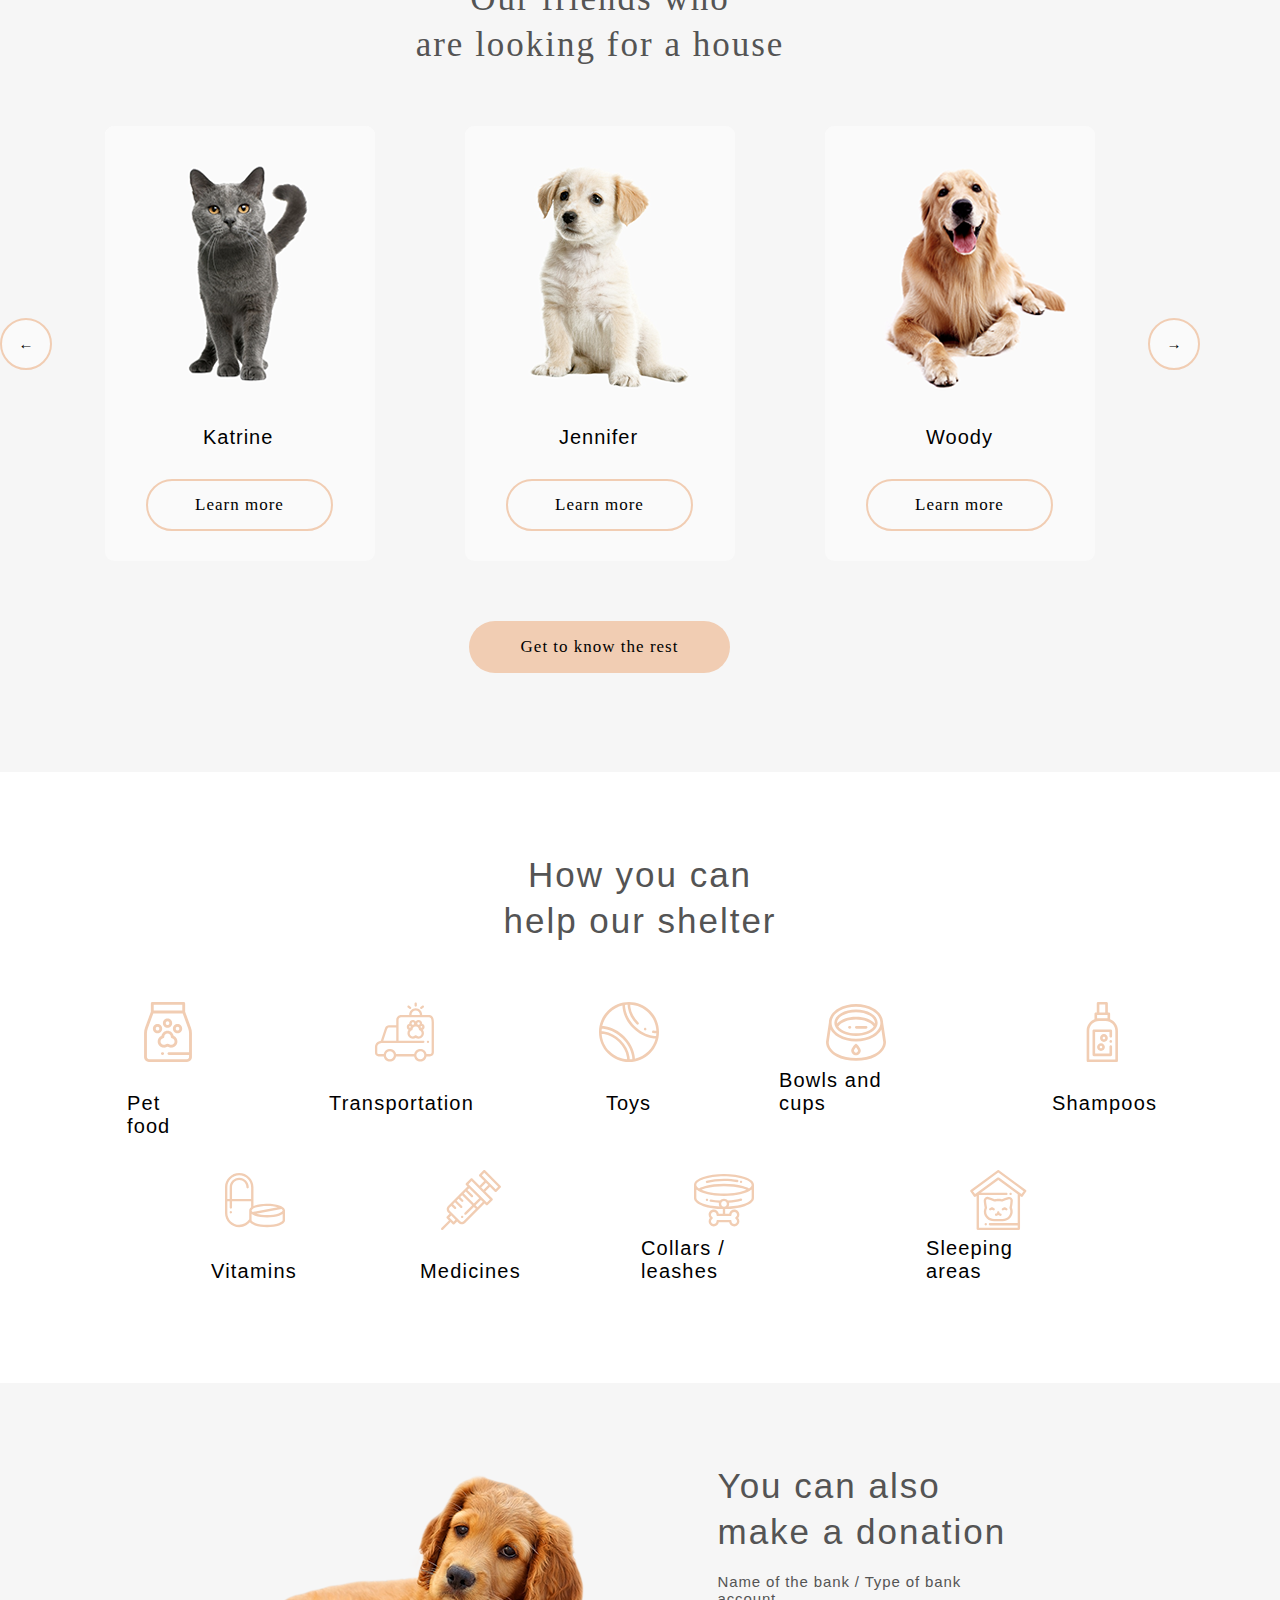
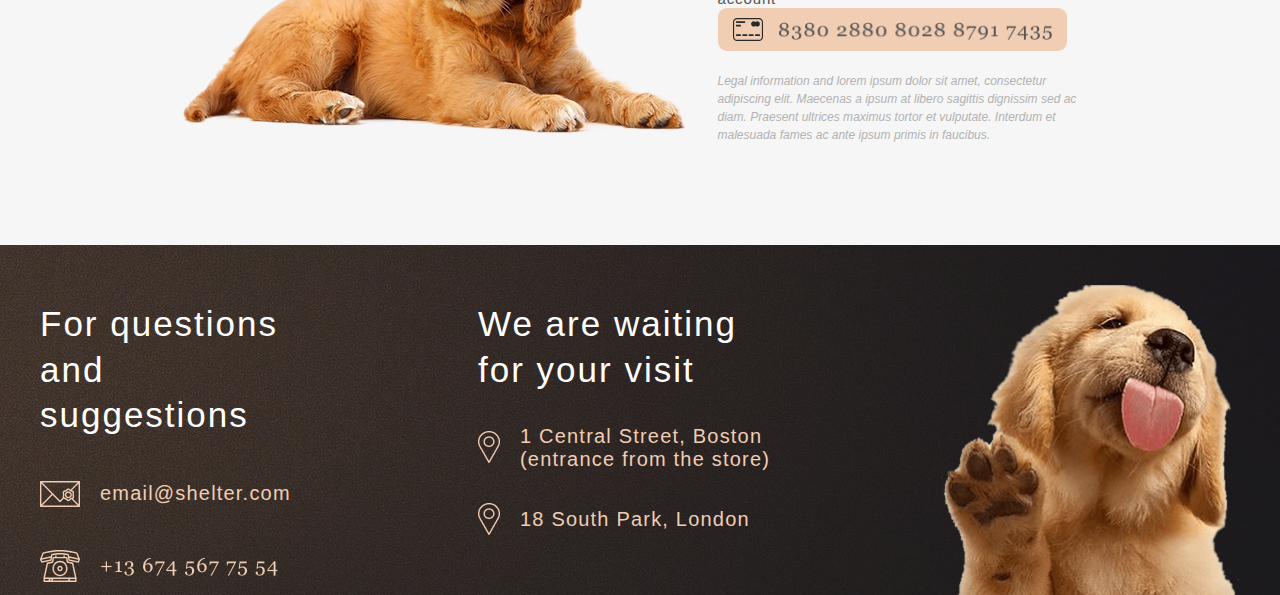
==== commit dbd2e3bb: "mobile 1 sec." ====
--- a/index.html
+++ b/index.html
@@ -16,6 +16,11 @@
       <div class="wrapper">
                <a href="#" class="logo"><img src="images/logo.svg" alt="Cozy House Shelter for pets in Boston"></a>
             
+                           <div class="hamburger-menu">
+  <input id="menu__toggle" type="checkbox" />
+  <label class="menu__btn" for="menu__toggle">
+    <span></span>
+  </label>
                  <nav class="header_navigation">
                      <ul class="navigation">
                          <li class="navigation_link"> <a class="lnk1" href="#"> About the shelter</a></li>
@@ -25,11 +30,12 @@
                      </ul>
                 </nav>
       </div>
+      </div>
     </header>
  
     <div class="startscreen_content">
         <div class="content">
-            <h2 class="headin">Not only people need a house</h2>
+            <h2 class="headin">Not only people<br> need a house</h2>
             <p class="subheading">We offer to give a chance to a little and nice puppy with an extremely wide and open heart. He or she will love you more than anybody else in the world, you will see!</p>
             <button class="button_primary"><a class="button_prim" href="#our_friends">Make a friend</a></button>
         </div>
--- a/index.css
+++ b/index.css
@@ -27,6 +27,10 @@
     justify-content: space-between;
     padding-left: 40px;
     padding-top: 30px;
+}
+
+#menu__toggle {
+  opacity: 0;
 }
 
 .header_navigation {
@@ -1083,4 +1087,163 @@
 .footer_sec {
      width: 768px;
 }
+#menu__toggle {
+  opacity: 0;
+}
+}
+
+@media screen and (max-width: 320px) {
+
+ .header_navigation {
+    width: 320px;
+    height: 823px;
+    margin-left: -209px;
+ }
+ 
+
+.menu__btn {
+  display: flex; 
+  align-items: center;  
+  position: fixed;
+  top: 50px;
+  left: 270px;
+  width: 30px;
+  height: 22px;
+  cursor: pointer;
+  z-index: 1;
+}
+
+.menu__btn > span,
+.menu__btn > span::before,
+.menu__btn > span::after {
+  display: block;
+  position: absolute;
+  width: 100%;
+  height: 2px;
+  background-color: #f1cdb3;
+}
+.menu__btn > span::before {
+  content: '';
+  top: -10px;
+}
+.menu__btn > span::after {
+  content: '';
+  top: 10px;
+}
+
+.navigation {
+  display: block;
+  position: fixed;
+  visibility: hidden;
+  top: 0;
+  padding: 0;
+  width: 320px;
+  height: 823px;
+  margin: 0;
+
+  list-style: none;
+  text-align: center;
+  background-color: #ECEFF1;
+  box-shadow: 1px 0px 6px rgba(0, 0, 0, .2);
+}
+
+.navigation_link {
+  display: block;
+  padding: 12px 24px;
+  color: #333;
+  
+  font-size: 20px;
+  font-weight: 600;
+  text-decoration: none;
+}
+.navigation_link:hover {
+  background-color: #CFD8DC;
+}
+
+#menu__toggle:checked ~ .menu__btn > span {
+  transform: rotate(45deg);
+}
+#menu__toggle:checked ~ .menu__btn > span::before {
+  top: 0;
+  transform: rotate(0);
+}
+#menu__toggle:checked ~ .menu__btn > span::after {
+  top: 0;
+  transform: rotate(90deg);
+}
+#menu__toggle:checked ~ .menu__box {
+  visibility: visible;
+  left: 0;
+}
+
+.start_screen {
+    width: 320px;
+    height: 823px;
+    background-image: url(images/start-screen-mobile.jpg);
+}
+.wrapper {
+    width: 280px;
+    height: 60px;
+    padding: 32px 20px;
+}
+.logo {
+    margin-top: 0px;
+    margin-left: 0px;
+    
+}
+.startscreen_content {
+    width: 300px;
+    height: 673px;
+    padding: 0px;
+    left: 0;
+    
+}
+.content {
+    width: 300px;
+    height: 296px;
+    margin: 0;
+    display: flex;
+    flex-direction: column;
+    margin-top: -163px;
+    margin-left: 10px;
+    
+}
+.headin {
+    width: 300px;
+    height: 64px;
+    font-weight: 400;
+    font-size: 25px;
+    line-height: 32.5px;
+    text-align: center;
+    letter-spacing: 1.5px;
+    
+
+}
+.subheading {
+width: 300px;
+height: 96px;
+font-size: 15px;
+line-height: 24px;
+text-align: center;
+color: #cdcdcd;
+font-weight: 400;
+
+
+}
+.button_primary {
+    margin-left: 46px;
+    margin-top: -27px;
+}
+.img_puppy {
+width: 260px;
+height: 271px;
+padding-top: 401px;
+padding-left: 50px;
+
+}
+
+.img_puppyA {
+    width: 260px;
+    height: 271px;
+}
 }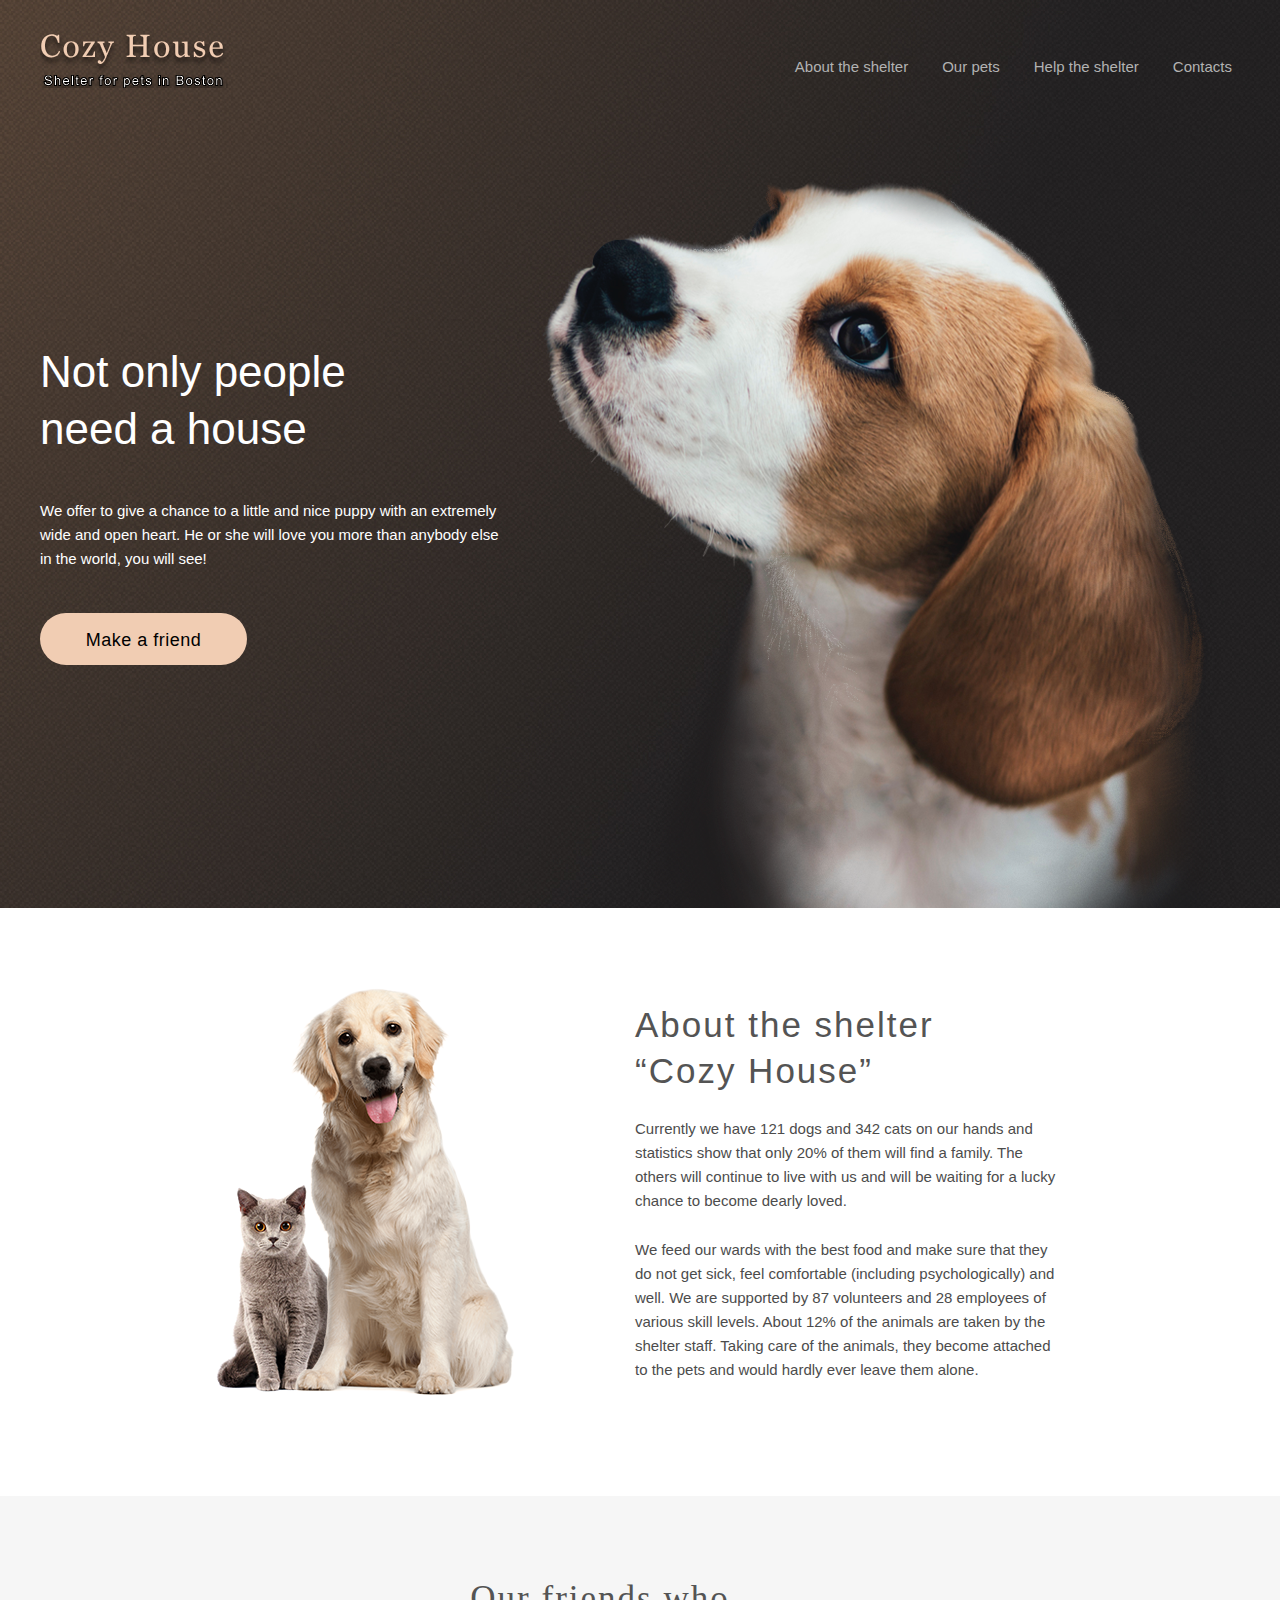
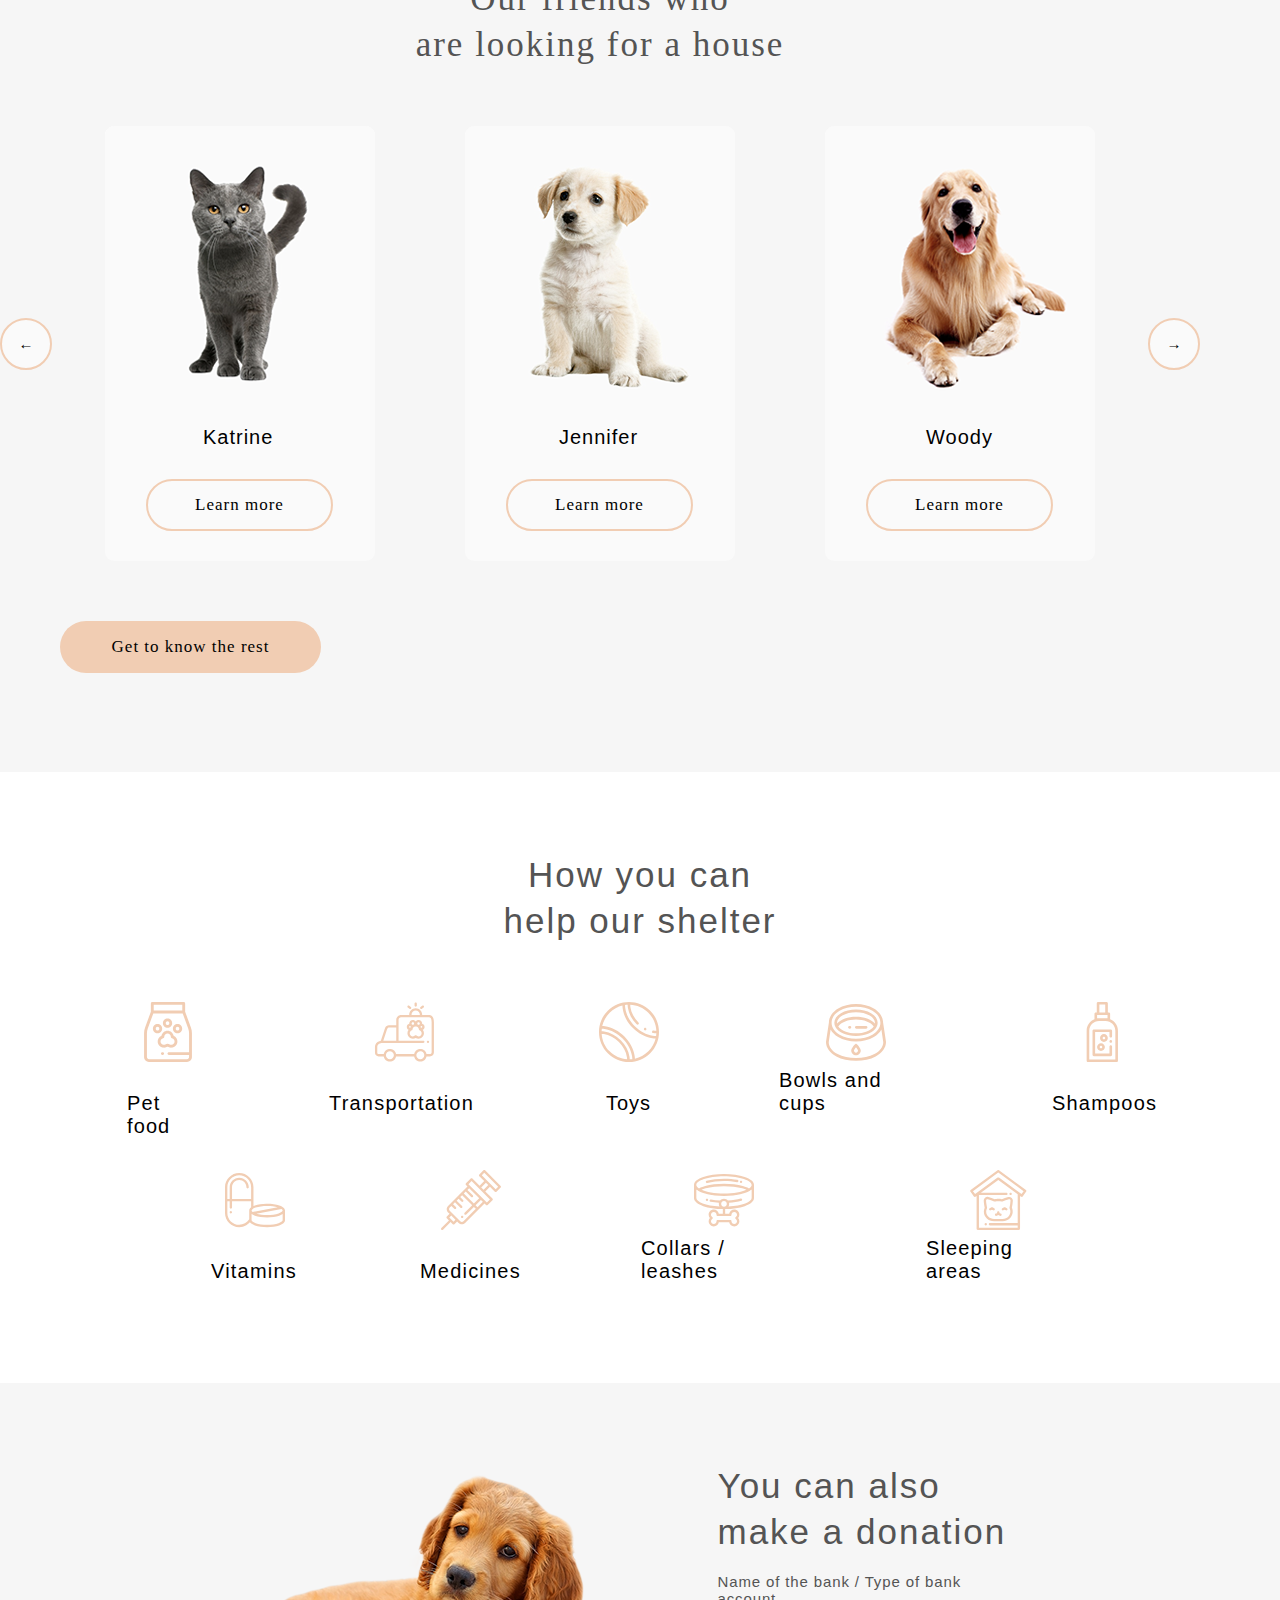
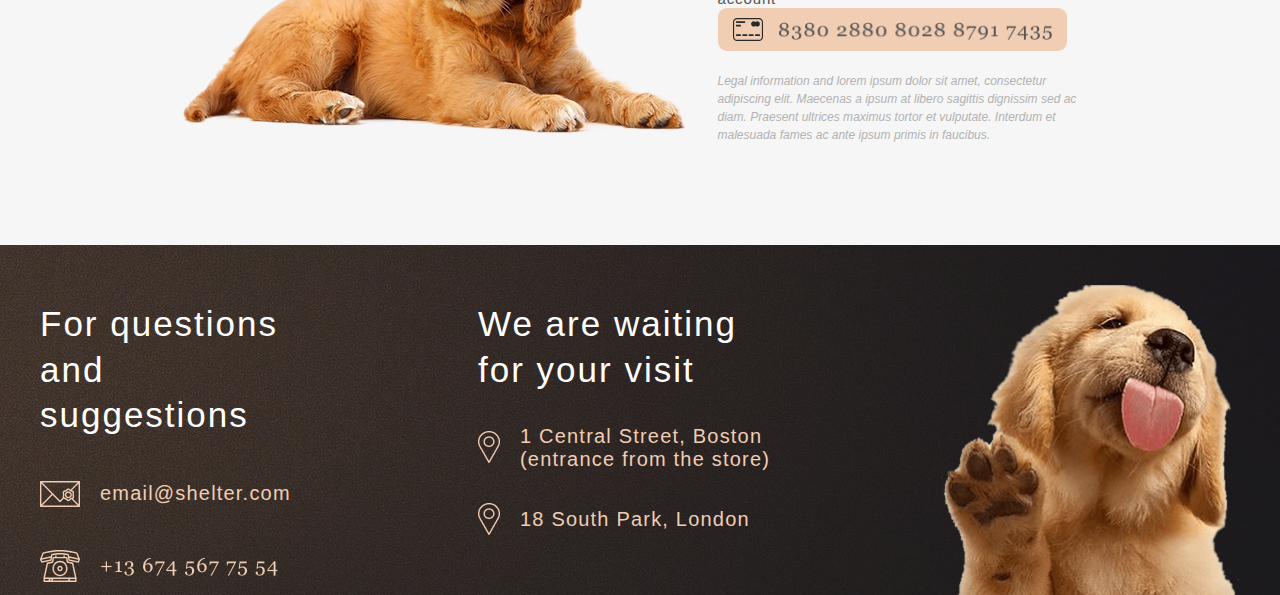
==== commit a0bd08c0: "1-4 sec" ====
--- a/index.html
+++ b/index.html
@@ -49,7 +49,7 @@
     <div class="about_content">
         <div class="about_pets"><img class="about-petsA" src="images/about-pets.png" alt=""></div>
         <div class="pets_content">
-            <h3 class="heading">About the shelter “Cozy House”</h3>
+            <h3 class="heading">About the shelter <br> “Cozy House”</h3>
             <p class="subheading1">Currently we have 121 dogs and 342 cats on our hands and statistics show that only 20% of them will find a family. The others will continue to live with us and will be waiting for a lucky chance to become dearly loved.</p>
             <p class="subheading2">We feed our wards with the best food and make sure that they do not get sick, feel comfortable (including psychologically) and well. We are supported by 87 volunteers and 28 employees of various skill levels. About 12% of the animals are taken by the shelter staff. Taking care of the animals, they become attached to the pets and would hardly ever leave them alone.</p>
         </div>
--- a/index.css
+++ b/index.css
@@ -270,7 +270,7 @@
     line-height: 22.1px;
     font-family: Georgia, 'Times New Roman', Times, serif;
     border: #f1cdb3;
-    margin: 60px 469px;
+    margin: 60px ;
     letter-spacing: 1px;
 }
 .pet_img {
@@ -1246,4 +1246,118 @@
     width: 260px;
     height: 271px;
 }
+.about {
+width: 320px;
+height: 974px;
+}
+.about_content {
+    width: 300px;
+    height: 494px;
+padding: 0;
+margin-left: -145px;
+margin-top: -66px;
+}
+.about_pets {
+width: 260px;
+height: 353.6px;
+}
+
+.about-petsA {
+width: 260px;
+height: 353.6px;
+padding: 423px 0px 0px 61px;
+}
+
+.pets_content {
+width: 300px;
+height: 494px;
+}
+
+.about_content .pets_content h3 {
+width: 300px;
+height: 64px;
+font-size: 25px;
+font-weight: 400;
+line-height: 32.5px;
+margin-left: -45px;
+letter-spacing: 1.5px;
+text-align: center;
+margin: 28px 0px 0px -13px;
+}
+
+.subheading1 {
+    width: 270px;
+    height: 144px;
+font-size: 15px;
+line-height: 24px;
+
+text-align: justify;
+}
+
+.subheading2 {
+width: 270px;
+height: 239px;
+font-size: 15px;
+line-height: 24px;
+text-align: justify;
+margin-top: -2px;
+}
+
+.jennifer {
+    display: none;
+}
+
+.katrine {
+    width: 270px;
+    height: 435px;
+    order: 1;
+}
+
+.pets_sec {
+width: 320px;
+height: 791px;
+}
+
+.pets_wrapper {
+width: 320px;
+height: 791px;
+}
+
+.pets_content1 {
+width: 300px;
+height: 707px;
+}
+.slider {
+    width: 270px;
+    height: 507px;
+    display: flex;
+    flex-flow: wrap;
+    justify-content: space-around;
+    margin: 37px 0px 10px 2px;
+    
+}
+.pets_heading {
+  width: 300px;
+  height: 64px;
+  font-size: 25px;
+  line-height: 32px;
+  letter-spacing: 1.5px;
+  margin-left: 1px;
+  margin-top: -38px;
+  
+}
+
+.button_arrow {
+order: 2;
+margin: -1px 0px -16px 17px;
+}
+
+.button_arrow2 {
+order: 3;
+margin: 4px -7px -10px 6px;
+}
+
+.primary {
+margin: 38px 0px 0px 20px;
+}
 }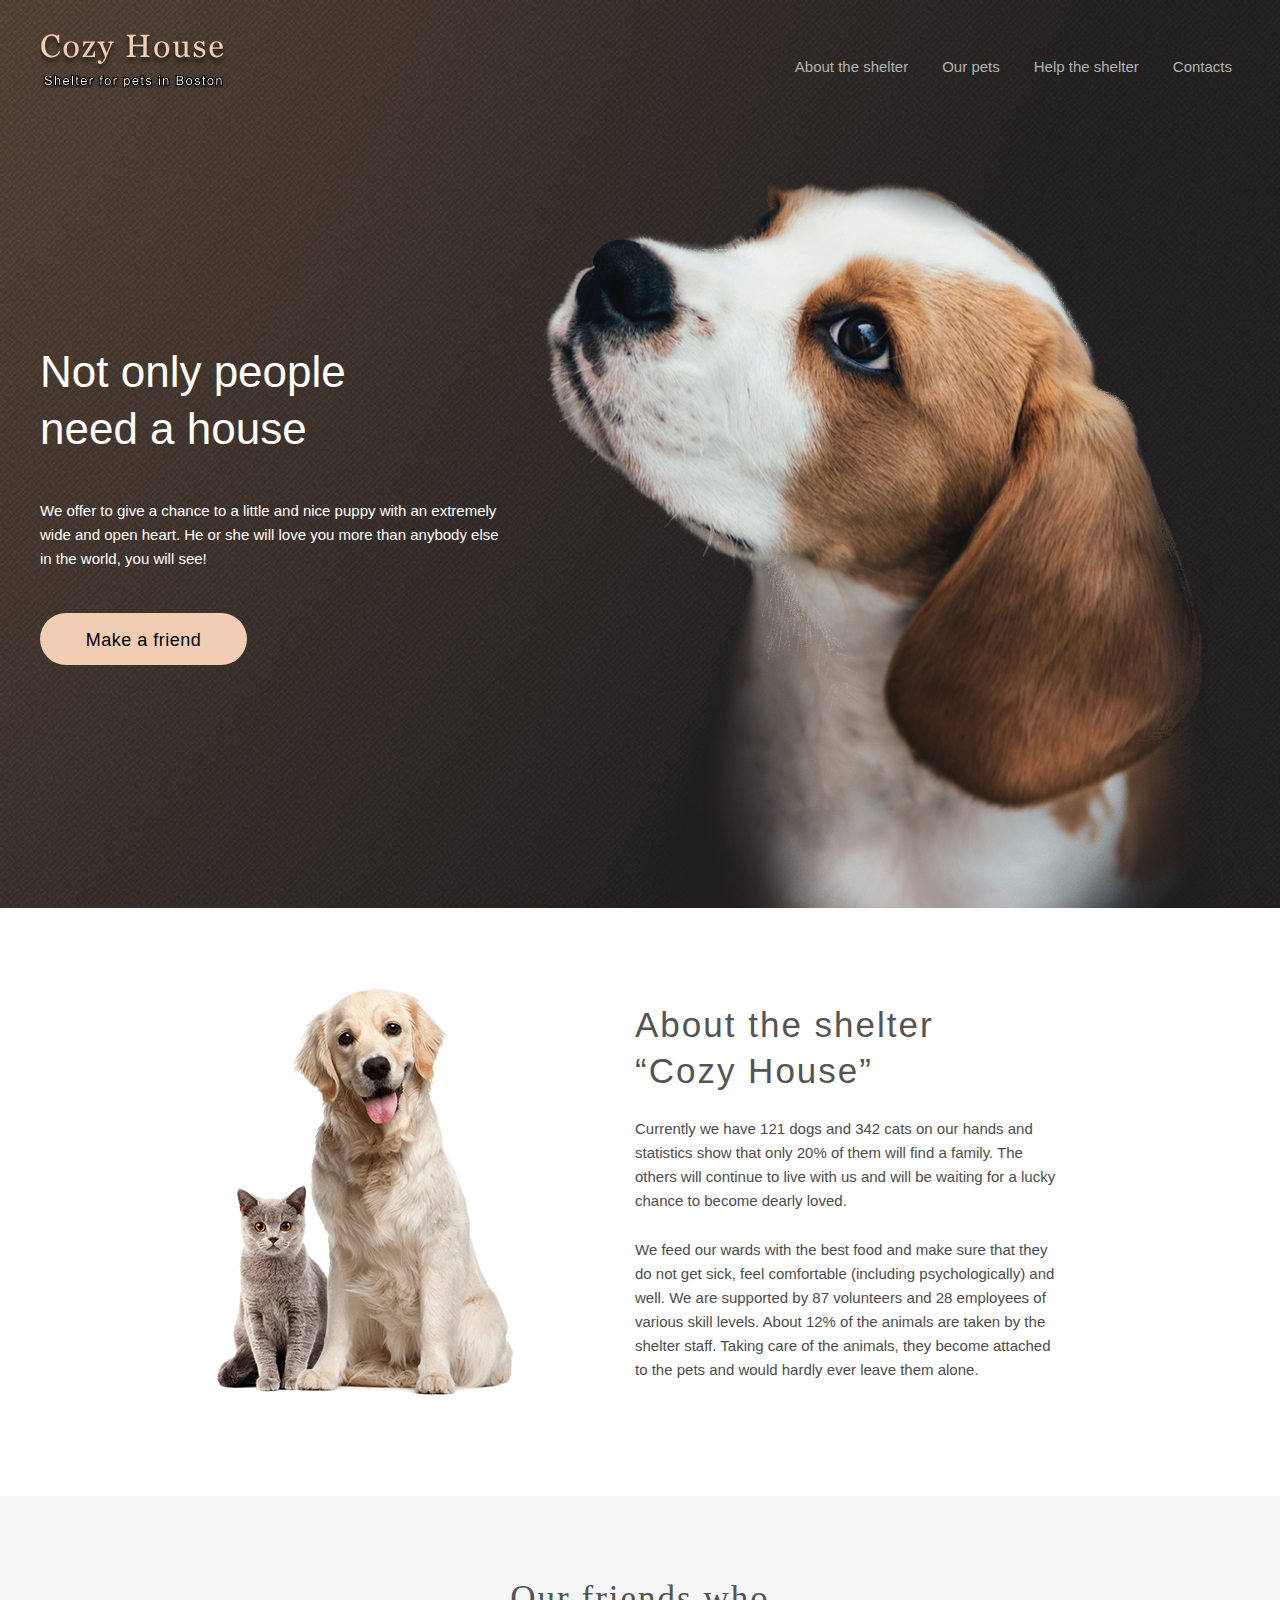
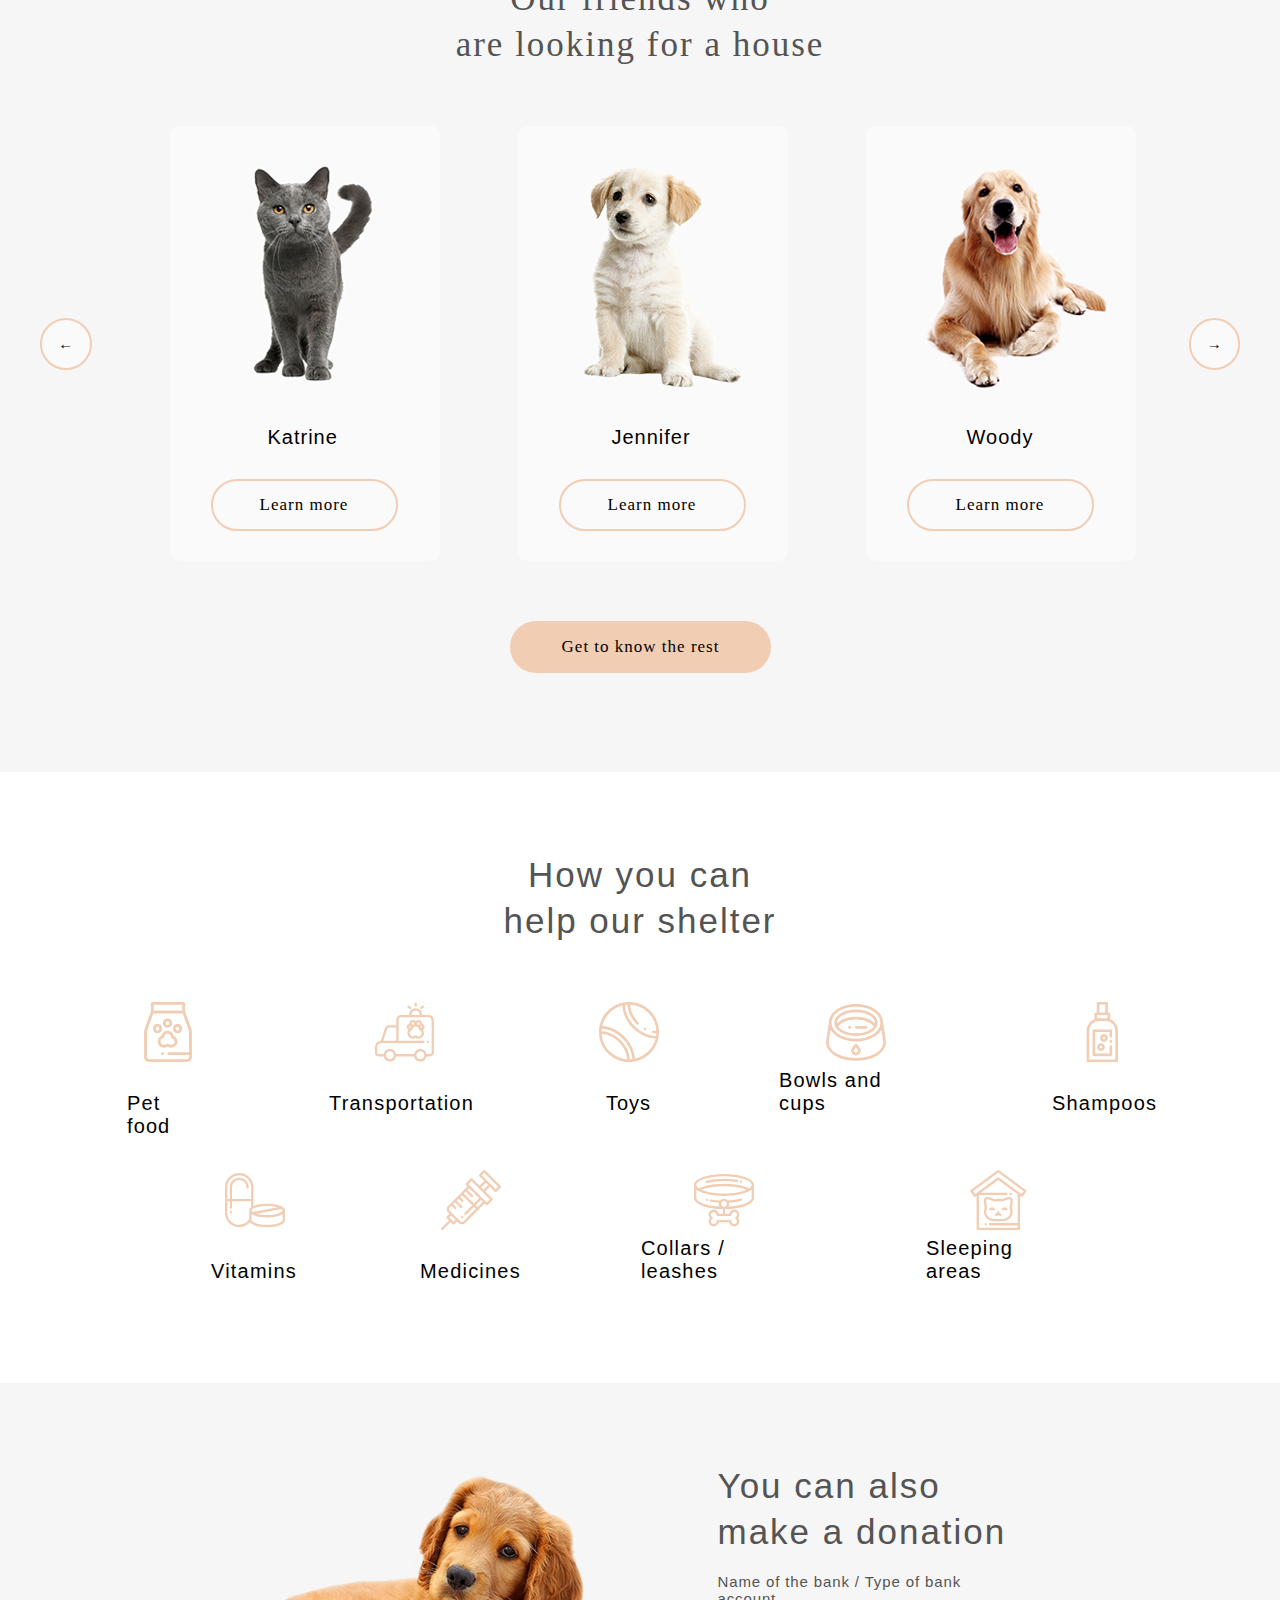
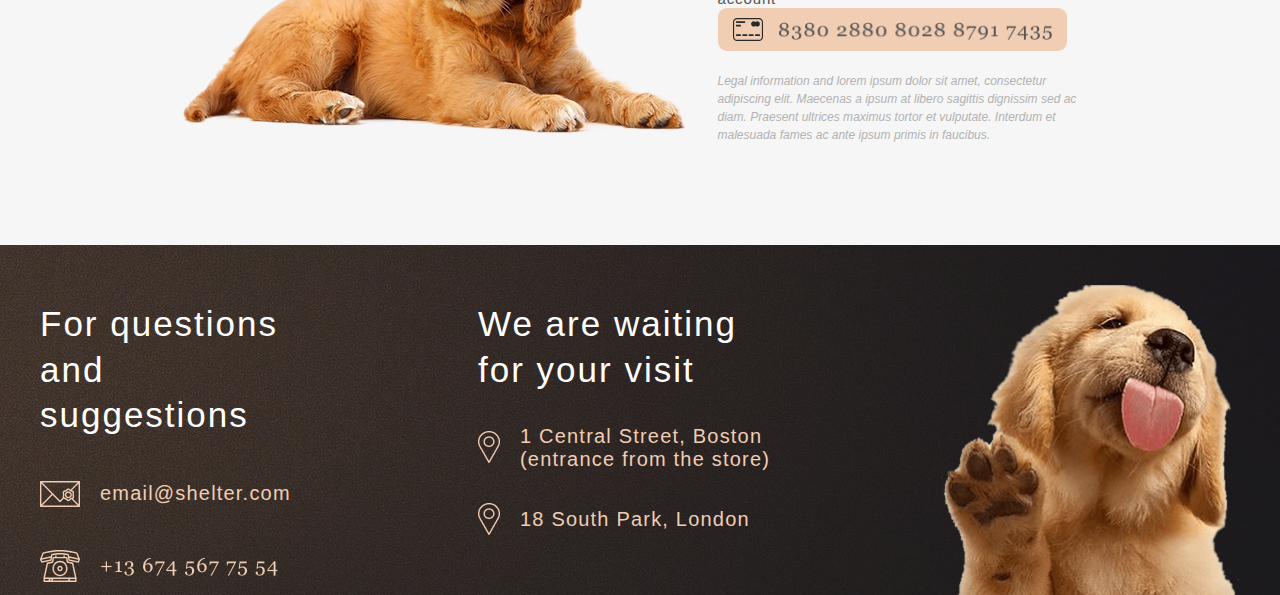
==== commit 72d91a74: "almost ready" ====
--- a/index.html
+++ b/index.html
@@ -5,6 +5,7 @@
     <meta name="viewport" content="width=device-width, initial-scale=1.0">
     <title>Document</title>
     <link rel="stylesheet" href="index.css">
+
 </head>
 <body>
     
@@ -66,25 +67,84 @@
         <div class="slider">
           
           <button class="button_arrow">←</button>
-
-            <div class="katrine">
+<div class="cardSlider">
+            <div class="katrine slide">
               <img class="pet_img" src="images/pets-katrine.png"> 
               <span class="txt">Katrine</span>
               <button class="butt_pets">Learn more</button>
+            
+              <div class="popUpKatrine hiddenKatrine">
+                <div class="katrinePopCont">
+                  <img class="imgPopKatt" src="images/pets-katrine.png">
+                    <div class="popJen">
+                      <h3 class="poph3">Katrine</h3>
+                      <h4 class="poph4">Cat - British Shorthair</h4>
+                      <h5 class="poph5">Katrine is a beautiful girl. She is as soft as the finest velvet with a thick lush fur. Will love you until the last breath she takes as long as you are the one. She is picky about her affection. She loves cuddles and to stretch into your hands for a deeper relaxations.</h5>
+                      <ul class="popul">
+                        <li class="popli"><b>Age:</b> 2 months</li>
+                        <li class="popli"><b>Inoculations:</b> none</li>
+                        <li class="popli"><b>Diseases:</b> none</li>
+                        <li class="popli"><b>Parasites:</b> none</li>
+                      </ul>
+                    </div>
+                 
+                  <button class="closeKatrineButt">&#10006;</button>
+                </div>
+              </div>
             </div>
 
-            <div class="jennifer">
+            <div class="jennifer slide">
               <img class="pet_img2" src="images/pets-jennifer.png">
               <span class="txt2">Jennifer</span>
-              <button class="butt_pets2">Learn more</button>
+              <button class="butt_pets2"> <a href="#" class="openPopUp"></a>
+                Learn more</button>
+              <div class="popUpJennifer hidden">
+                
+                <div class="jenPopCont">
+                 
+                    <img class="imgPopJenn" src="images/popjenimg.png" alt="">
+                    <div class="popJen">
+                      <h3 class="poph3">Jennifer</h3>
+                      <h4 class="poph4">Dog - Labrador</h4>
+                      <h5 class="poph5">Jennifer is a sweet 2 months old Labrador that is patiently waiting to find a new forever home. This girl really enjoys being able to go outside to run and play, but won't hesitate to play up a storm in the house if she has all of her favorite toys.</h5>
+                      <ul class="popul">
+                        <li class="popli"><b>Age:</b> 2 months</li>
+                        <li class="popli"><b>Inoculations:</b> none</li>
+                        <li class="popli"><b>Diseases:</b> none</li>
+                        <li class="popli"><b>Parasites:</b> none</li>
+                      </ul>
+                    </div>
+                 
+                  <button class="close">&#10006;</button>
+                </div>
+                
+              </div>
             </div>
 
-            <div class="woody">
+            <div class="woody slide">
               <img class="pet_img3" src="images/pets-woody.png">
               <span class="txt3">Woody</span>
               <button class="butt_pets3">Learn more</button>
+              <div class="popUpWoody hiddenWoody">
+                <div class="woodyPopCont">
+                  <img class="imgPopWoody" src="images/pets-woody.png">
+                    <div class="popJen">
+                      <h3 class="poph3">Woody</h3>
+                      <h4 class="poph4">Dog - Golden Retriever</h4>
+                      <h5 class="poph5">Woody is a handsome 3 1/2 year old boy. Woody does know basic commands and is a smart pup. Since he is on the stronger side, he will learn a lot from your training. Woody will be happier when he finds a new family that can spend a lot of time with him.</h5>
+                      <ul class="popul">
+                        <li class="popli"><b>Age:</b> 2 months</li>
+                        <li class="popli"><b>Inoculations:</b> none</li>
+                        <li class="popli"><b>Diseases:</b> none</li>
+                        <li class="popli"><b>Parasites:</b> none</li>
+                      </ul>
+                    </div>
+                 
+                  <button class="closeWoodyButt">&#10006;</button>
+                </div>
+              </div>
             </div>
-
+        </div>
             <button class="button_arrow2">→</button>
         </div>
         <button class="primary"><a class="get_but" href="pets.html" >Get to know the rest</a></button>
@@ -169,7 +229,7 @@
     <div class="don_content">
       <img src="images/donation-dog.png" class="donation_dog">
       <div class="donation_info">
-        <h3 class="heading_donation">You can also make a donation</h3>
+        <h3 class="heading_donation">You can also <br> make a donation</h3>
         <h5 class="subheading_donation">Name of the bank / Type of bank account</h5>
         <div class="card">
           <img src="images/credit-card.svg"  class="card_img">
@@ -189,7 +249,7 @@
           <h3 class="footer_txt">For questions and suggestions</h3>
           <div class="email">
             <img src="images/icon-email.svg" class="email_img">
-            <h4 class="email_adr">email@shelter.com</h4>
+            <h4 ><a class="email_adr" href="https://mail.ru/">email@shelter.com</a> </h4>
           </div>
           <div class="phone">
             <img src="images/icon-phone.svg" class="phone_img">
@@ -197,7 +257,7 @@
           </div>
         </div>
         <div class="footer_locations">
-          <h3 class="footer_txt">We are waiting for your visit</h3>
+          <h3 class="footer_txt f_txt">We are waiting for your visit</h3>
           <div class="location">
             <img src="images/icon-marker.png" class="loc_img">
             <h4 class="loc_txt">1 Central Street, Boston (entrance from the store)</h4>
@@ -211,5 +271,8 @@
       </div>
     </div>
   </footer>
+  <script src="scripts/index.js"></script>
+  <script src="scripts/carousel.js"></script>
 </body>
+
 </html>
--- a/index.css
+++ b/index.css
@@ -7,13 +7,11 @@
   
 
     body {
-
-        overflow-x: hidden;
         
         font-family: Arial, Helvetica, sans-serif;
         font-family: Georgia, sans-serif;
         position: relative;
-    
+
     }
 }
 
@@ -126,8 +124,13 @@
    position: absolute;
    top: 270px;
    letter-spacing: 0.5px;
-   
-}
+   cursor: pointer;
+}
+
+.button_primary:hover {
+    box-shadow:  0px 0px 10px #545454;
+}
+
     
 .button_prim {
 text-decoration: none;
@@ -170,7 +173,6 @@
 .pets_content {
     width: 430px;
     height: 380px;
-    
     position: absolute;
     left: 595px;
     top: 14px;
@@ -241,10 +243,7 @@
 font-size: 35px;
 line-height: 45.5px;
 font-weight: 400;
-margin-left: 400px;
-
-
-
+margin-left: 440px;
 gap: 0px;
 opacity: 0px;
 
@@ -256,8 +255,8 @@
 gap: 0px;
 opacity: 0px;
 display: flex;
-
 align-items: center;
+padding-left: 40px;
 }
 
 .primary {
@@ -270,15 +269,18 @@
     line-height: 22.1px;
     font-family: Georgia, 'Times New Roman', Times, serif;
     border: #f1cdb3;
-    margin: 60px ;
+    margin: 60px 0px 60px 510px ;
     letter-spacing: 1px;
-}
+    cursor: pointer;
+}
+.primary:hover {
+    box-shadow:  0px 0px 10px #545454;
+}
+
 .pet_img {
     height: 270px;
     width: 270px;
     border-radius: 9px;
-   
-
 }
 .pet_img2 {
     height: 270px;
@@ -296,30 +298,189 @@
     height: 435px;
     display: flex;
     flex-direction: column;
-    margin-left: 53px;
+    margin-left: 78px;
     background-color: #fafafa;
     border-radius: 9px;
     
 }
+.popUpWoody {
+     display: flex;
+    align-items: center;
+    justify-content: center;
+    width: 1280px;
+    height: 100%;
+    position: absolute;
+    top: 0;
+    left: 0;
+    background-color: rgba(20, 20, 20, 0.3); 
+}
+
+.woodyPopCont {
+    display: flex;
+    width: 71%;
+    height: 14%;
+    border-radius: 10px;
+    
+    background: #fafafa;
+}
+.imgPopWoody {
+    border-radius: 10px;
+}
+.closeWoodyButt {
+    width: 57px;
+    height: 57px;
+    padding-top: 2px;
+    margin-top: 10px;
+    position: absolute;
+    right: 195px;
+    border: 2px solid #f1cdb3;
+    border-radius: 100px;
+    color: #292929;
+    cursor: pointer; 
+}
+.hiddenWoody {
+    visibility: hidden;
+}
+.popUpKatrine {
+   display: flex;
+    align-items: center;
+    justify-content: center;
+    width: 1280px;
+    height: 100%;
+    position: absolute;
+    top: 0;
+    left: 0;
+    background-color: rgba(20, 20, 20, 0.3); 
+}
+.katrinePopCont {
+    display: flex;
+    width: 71%;
+    height: 14%;
+    border-radius: 10px;
+    
+    background: #fafafa;
+}
+.popUpJennifer {
+    display: flex;
+    align-items: center;
+    justify-content: center;
+    width: 1280px;
+    height: 100%;
+    position: absolute;
+    top: 0;
+    left: 0;
+    background-color: rgba(20, 20, 20, 0.3); 
+}
+.popJen {
+    padding: 50px 0px 0px 0px;
+}
+.imgPopKatt {
+    border-radius: 10px;
+}
+.hiddenKatrine {
+    visibility: hidden;
+}
+.closeKatrineButt {
+     width: 57px;
+    height: 57px;
+    padding-top: 2px;
+    margin-top: 10px;
+    position: absolute;
+    right: 195px;
+    border: 2px solid #f1cdb3;
+    border-radius: 100px;
+    color: #292929;
+    cursor: pointer;  
+}
+
+.close {
+    width: 57px;
+    height: 57px;
+    padding-top: 2px;
+    margin-top: 10px;
+    position: absolute;
+    right: 195px;
+    border: 2px solid #f1cdb3;
+    border-radius: 100px;
+    color: #292929;
+    cursor: pointer;  
+}
+.hidden {
+    visibility: hidden;
+}
+
+.jenPopCont {
+    display: flex;
+    width: 71%;
+    height: 14%;
+    border-radius: 10px;
+    background: #fafafa;
+    
+}
+.poph3 {
+font-size: 35px;
+font-family: Georgia, 'Times New Roman', Times, serif;
+font-weight: 400;
+}
+.poph4 {
+font-size: 20px;
+line-height: 23px;
+font-weight: 400;
+font-family: Georgia, 'Times New Roman', Times, serif;
+padding-top: 10px;
+
+
+}
+.poph5 {
+    width: 350px;
+font-size: 15px;
+font-weight: 400;
+line-height: 16px;
+padding-top: 40px;
+
+}
+.popul {
+    padding-top: 40px;
+}
+.popli {
+    font-size: 15px;
+    line-height: 16px;
+    font-weight: 400;
+    padding-top: 10px;
+}
+
+li::marker {
+    color: #f1cdb3;
+}
+
 .jennifer {
     width: 270px;
     height: 435px;
   display: flex;
     flex-direction: column;  
-    margin-left: 90px;
+    margin-left: 78px;
     background-color: #fafafa;
     border-radius: 9px;
-    
+}
+
+.jennifer:hover {
+    box-shadow:  0px 0px 10px #545454;
 }
 .woody {
     width: 270px;
     height: 435px;
     display: flex;
     flex-direction: column;
-    margin-left: 90px;
+    margin-left: 78px;
     background-color: #fafafa;
-    border-radius: 9px;
-    
+    border-radius: 9px;  
+}
+.woody:hover {
+    box-shadow:  0px 0px 10px #545454;
+}
+
+.katrine:hover {
+    box-shadow:  0px 0px 10px #545454;
 }
 .butt_pets {
     width: 187px;
@@ -334,6 +495,7 @@
     letter-spacing: 1px;
     padding-top: 1px;
     background-color: #fafafa;
+    cursor: pointer;
  
 }
 .butt_pets2 {
@@ -349,7 +511,7 @@
     letter-spacing: 1px;
     padding-top: 1px;
     background-color: #fafafa;
-   
+   cursor: pointer;
 
 }
 .butt_pets3 {
@@ -365,11 +527,25 @@
     letter-spacing: 1px;
     padding-top: 1px;
     background-color: #fafafa;
-    
+    cursor: pointer;   
+}
+
+.butt_pets:hover {
+    background-color: #f1cdb3;
+    box-shadow:  5px 5px 5px #545454;
+}
+.butt_pets2:hover {
+    background-color: #f1cdb3;
+    box-shadow:  5px 5px 5px #545454;
+}
+.butt_pets3:hover {
+    background-color: #f1cdb3;
+    box-shadow:  5px 5px 5px #545454;
 }
 .button_arrow {
     width: 52px;
     height: 52px;
+    cursor: pointer;
     border-radius: 100px;
     border: 2px solid #f1cdb3;
     font-size: 15px;
@@ -379,14 +555,26 @@
 .button_arrow2 {
     width: 52px;
     height: 52px;
+    cursor: pointer;
     border-radius: 100px;
     border: 2px solid #f1cdb3;
     margin-left: 53px;
     font-size: 15px;
     font-weight: 600;
-    background-color: #fafafa
-}
-
+    background-color: #fafafa 
+}
+
+.button_arrow:hover {
+    box-shadow:  0px 0px 10px #545454;
+}
+
+.button_arrow2:hover {
+    box-shadow:  0px 0px 10px #545454;
+}
+
+.cardSlider {
+    display: flex;
+}
 .get_but {
     text-decoration: none;
     color: black;
@@ -456,8 +644,6 @@
     flex-wrap: wrap;
     align-content: space-between;
     margin-top: 60px;
-    
-
 }
 .help_cont1 {
 width: 82px;
@@ -465,7 +651,6 @@
 display: flex;
     flex-wrap: wrap;
     align-content: space-between;
-
 }
 .help_img1 {
     width: 60px;
@@ -480,11 +665,7 @@
 letter-spacing: 1.1px;
 margin-bottom: 30px;
 padding-top: 30px;
- 
-
-}
-
-
+}
 
 .help_cont2 {
     width: 150px;
@@ -505,9 +686,7 @@
     font-size: 20px;
     line-height: 23px;
     letter-spacing: 1.2px;
-    padding-top: 30px;
-    
-    
+    padding-top: 30px; 
 }
 
 .help_cont3 {
@@ -669,9 +848,6 @@
 height: 282px;
 margin-top: 80px;
 display: flex;
-
-
-
 }
 .donation_dog {
     width: 505px;
@@ -703,30 +879,23 @@
     line-height: 16.5px;
     letter-spacing: 0.87px;
     color: #545454;
-    
- 
 }
 .card {
     width:349px;
     height:43px;
     margin: 17px 0px;
     border-radius: 9px;
-    background-color: #f1cdb3;
-    
+    background-color: #f1cdb3;  
 }
 .card_img {
-  margin:  10px 15px;  
-    
+  margin:  10px 15px;    
 }
 .card_number {
     width: 273px;
     height: 18px;
-    margin: 11px -3px ;
-   
-   
-  
-    
-}
+    margin: 11px -3px ;   
+}
+
 .donation_text {
     width: 380px;
     height: 72px;
@@ -779,6 +948,10 @@
     display: flex;
     align-items: center;
    padding: 40px 27px 40px 0px;
+   
+}
+.email_adr:hover {
+    text-shadow:  0px 0px 10px black;
 }
 .email_img {
     width: 40px;
@@ -792,6 +965,8 @@
 font-weight: 400;
 color: #f1cdb3;
 padding-left: 20px;
+cursor: pointer;
+text-decoration: none;
 }
 .phone {
     display: flex;
@@ -848,7 +1023,6 @@
 
 @media screen and (max-width: 768px) {
     
-
     .start_screen {
         width: 768px;
         height: 1165px;
@@ -937,6 +1111,7 @@
 
 .slider {
     width: 708px; 
+    padding: 0;
 }
 .button_arrow {
    margin-left: 0px; 
@@ -948,13 +1123,58 @@
     padding: 0px;
 }
 .katrine {
-    margin-left: 13px;
-}
-
+    margin-left: 22px;
+}
+.popUpKatrine {
+    width: 768px;
+}
+.katrinePopCont {
+    width: 682px;
+    height: 482px;
+}
+.imgPopKatt {
+    width: 350px;
+    height: 350px;
+}
+
+.closeKatrineButt {
+    right: 56px;
+}
+.popJen {
+    width: 310px;
+}
+.poph3 {
+font-size: 35px;
+line-height: 45px;
+}
+.poph4 {
+font-size: 20px;
+line-height: 23px;
+}
+
+.poph5 {
+    width: 280px;
+font-size: 13px;
+line-height: 14px;
+letter-spacing: 0.4px;
+}
 .jennifer {
-   margin-left: 42px; 
-}
-
+   margin-left: 22px; 
+}
+.popUpJennifer {
+    width: 768px;
+}
+.jenPopCont {
+   width: 682px;
+    height: 482px; 
+}
+.imgPopJenn {
+    width: 350px;
+    height: 350px;
+}
+.close {
+    right: 56px;
+}
 .primary {
     margin-left: 223px;
 }
@@ -962,11 +1182,32 @@
 .pets_heading {
     margin-left: 155px;
 }
-
+.cardSlider {
+    
+    width: 90%;
+    overflow: hidden;
+    
+
+}
 .woody {
-    display: none;
-}
-
+    
+    margin-left: 22px;
+}
+
+.popUpWoody {
+    width: 768px;
+}
+.woodyPopCont {
+   width: 682px;
+    height: 482px; 
+}
+.imgPopWoody {
+    width: 350px;
+    height: 350px;
+}
+.closeWoodyButt {
+    right: 56px;
+}
 
 .wrapper_help {
     width: 768px;
@@ -1098,9 +1339,13 @@
     width: 320px;
     height: 823px;
     margin-left: -209px;
+    z-index: 1;
  }
  
-
+#menu__toggle {
+  opacity: 0;
+  
+}
 .menu__btn {
   display: flex; 
   align-items: center;  
@@ -1110,7 +1355,7 @@
   width: 30px;
   height: 22px;
   cursor: pointer;
-  z-index: 1;
+  z-index: 2;
 }
 
 .menu__btn > span,
@@ -1131,7 +1376,7 @@
   top: 10px;
 }
 
-.navigation {
+.header_navigation {
   display: block;
   position: fixed;
   visibility: hidden;
@@ -1143,22 +1388,20 @@
 
   list-style: none;
   text-align: center;
-  background-color: #ECEFF1;
+  background-color: #292929;
   box-shadow: 1px 0px 6px rgba(0, 0, 0, .2);
 }
 
 .navigation_link {
   display: block;
-  padding: 12px 24px;
+  padding: 34px 24px;
   color: #333;
   
-  font-size: 20px;
-  font-weight: 600;
+  font-size: 32px;
+  font-weight: 400;
   text-decoration: none;
 }
-.navigation_link:hover {
-  background-color: #CFD8DC;
-}
+
 
 #menu__toggle:checked ~ .menu__btn > span {
   transform: rotate(45deg);
@@ -1171,9 +1414,30 @@
   top: 0;
   transform: rotate(90deg);
 }
-#menu__toggle:checked ~ .menu__box {
+#menu__toggle:checked ~ .header_navigation {
   visibility: visible;
   left: 0;
+}
+
+.menu__btn > span,
+.menu__btn > span::before,
+.menu__btn > span::after {
+  transition-duration: .25s;
+}
+.header_navigation {
+  transition-duration: .25s;
+}
+.navigation_link {
+  transition-duration: .25s;
+}
+
+.navigation {
+    height: 823px;
+    display: flex;
+    flex-direction: column;
+    justify-content: center;
+    padding: 0;
+    
 }
 
 .start_screen {
@@ -1290,7 +1554,6 @@
     height: 144px;
 font-size: 15px;
 line-height: 24px;
-
 text-align: justify;
 }
 
@@ -1302,17 +1565,106 @@
 text-align: justify;
 margin-top: -2px;
 }
-
+.woody {
+    margin-left: 13px;
+    
+}
+
+.popUpWoody {
+    width: 320px;
+}
+.woodyPopCont {
+    width: 271px;
+    height: 393px;
+    
+}
+.imgPopWoody {
+    display: none;
+}
+
+.closeWoodyButt {
+    width: 42px;
+    height: 42px;
+    right: 37px;
+}
 .jennifer {
-    display: none;
-}
-
+    
+    margin-left: 13px;
+}
+
+.popUpJennifer {
+    width: 320px;
+}
+
+.jenPopCont {
+width: 271px;
+    height: 393px;
+}
+
+.imgPopJenn {
+    display: none ;
+}
+
+.close {
+  width: 42px;
+    height: 42px;
+    right: 37px;  
+}
+
+.slider {
+    
+}
+.cardSlider {
+    width: 100%;
+    margin-left: 10px;
+}
 .katrine {
     width: 270px;
     height: 435px;
-    order: 1;
-}
-
+    margin-left: 13px;
+    
+}
+.popUpKatrine {
+    width: 320px;
+}
+.katrinePopCont {
+    width: 271px;
+    height: 393px;
+    
+}
+.imgPopKatt {
+    display: none;
+}
+
+.closeKatrineButt {
+    width: 42px;
+    height: 42px;
+    right: 37px;
+}
+.popJen {
+    width: 310px;
+    padding-top: 10px;
+    
+}
+.poph3 {
+font-size: 35px;
+line-height: 45px;
+text-align: center;
+}
+.poph4 {
+font-size: 20px;
+line-height: 23px;
+text-align: center;
+}
+
+.poph5 {
+    width: 250px;
+font-size: 13px;
+line-height: 14px;
+letter-spacing: 0.4px;
+text-align: justify;
+padding-left: 10px;
+}
 .pets_sec {
 width: 320px;
 height: 791px;
@@ -1321,6 +1673,7 @@
 .pets_wrapper {
 width: 320px;
 height: 791px;
+padding: 0;
 }
 
 .pets_content1 {
@@ -1343,8 +1696,7 @@
   line-height: 32px;
   letter-spacing: 1.5px;
   margin-left: 1px;
-  margin-top: -38px;
-  
+  margin-top: 42px;
 }
 
 .button_arrow {
@@ -1360,4 +1712,274 @@
 .primary {
 margin: 38px 0px 0px 20px;
 }
+.help_sec {
+width: 320px;
+height: 745px;
+}
+
+.wrapper_help {
+width: 320px;
+height: 745px;
+
+}
+.help_content {
+width: 290px;
+height: 663px;
+margin-top: -3px;
+}
+.heading_help {
+width: 220px;
+height: 64px;
+font-size: 25px;
+line-height: 32.5px;
+letter-spacing: 1.4px;
+text-align: center;
+margin-top: 2px;
+}
+.list {
+width: 290px;
+height: 555px;
+display: flex;
+justify-content: space-between;
+margin-top: 42px;
+}
+
+.help_cont1, 
+    .help_cont2,
+    .help_cont3,
+    .help_cont4,
+    .help_cont5,
+    .help_cont6,
+    .help_cont7,
+    .help_cont8,
+    .help_cont9 {
+        width: 130px;
+        height: 87px;
+        margin-left: 0px;
+        display: flex;
+        flex-direction: column;
+        justify-content: space-between;
+        align-content:  center;
+    }
+
+.help_img1,
+.help_img2,
+.help_img3,
+.help_img4,
+.help_img5,
+.help_img6,
+.help_img7,
+.help_img8,
+.help_img9 {
+width: 50px;
+height: 50px;
+padding: 0;
+
+
+}
+.txt_help1,
+.txt_help2,
+.txt_help3,
+.txt_help4,
+.txt_help5,
+.txt_help6,
+.txt_help7,
+.txt_help8,
+.txt_help9 {
+font-size: 15px;
+line-height: 16.5px;
+padding: 0px;
+margin: 0;
+}
+
+.don_content {
+    margin-top: 0px;
+}
+
+.help_img1 {
+    margin-left: 5px;
+}
+
+.help_img2 {
+    margin-left: 32px;
+}
+
+.help_img4 {
+    margin-left: 35px;
+}
+.help_img5 {
+    margin-left: 14px;
+}
+
+.help_img6 {
+    margin-left: 9px;
+}
+
+.help_img7 {
+    margin-left: 14px;
+}
+
+.help_img8 {
+    margin-left: 39px;
+}
+.help_img9 {
+    margin-left: 30px;
+}
+
+.txt_help3 {
+    margin-left: 7px;
+}
+
+.don_sec {
+    width: 300px; 
+    height: 542px;
+
+}
+.wrapper_don {
+width: 320px; 
+height: 542px;
+}
+.don_content {
+width: 320px;
+height: 510px;
+}
+.donation_dog {
+width: 260px;
+height: 135.2px;
+margin: 0;
+padding: 84px 5px 5px 30px;
+}
+.donation_info {
+    width: 300px;
+    height: 281px;
+margin: 0;
+padding: 0;
+}
+.heading_donation {
+height: 64px;
+width: 300px;
+font-size: 25px;
+line-height: 32.5px;
+text-align: center;
+letter-spacing: 1.4px;
+margin: 42px 10px 10px 10px;
+
+}
+.subheading_donation {
+    width: 273px;
+    height: 24px;
+font-size: 15px;
+line-height: 24px;
+letter-spacing: 0px;
+margin: 20px 0px 0px 23px;
+}
+.card {
+width: 281px;
+height: 43px;
+margin: 20px 2px 2px 20px;
+}
+
+.card_number {
+width: 206px;
+height: 17px;
+margin: 11px -6px;
+}
+.donation_text {
+width: 280px;
+height: 90px;
+font-size: 12px;
+line-height: 18px;
+text-align: justify;
+padding: 0;
+margin: 20px;
+}
+
+.footer_sec {
+    width: 320px;
+height: 809px;
+}
+
+.wrapper_footer {
+    width: 320px;
+height: 809px;
+background-image: url(images/Footer-mobile.png);
+}
+
+.footer_content {
+    width: 300px;
+height: 470px;
+display: flex;
+flex-direction: column;
+margin: 0;
+}
+
+.footer_contacts {
+margin: 30px 17px 10px 22px;
+}
+
+.footer_txt {
+letter-spacing: 1.5px;
+}
+
+.email {
+padding: 39px 27px 40px 11px;
+}
+
+.phone {
+padding-left: 18px;
+
+}
+
+.footer_locations {
+    width: 300px;
+    height: 222px;
+margin: -5px 0px 0px 9px;
+}
+
+.footer_txt {
+    width: 278px;
+    height: 64px;
+font-size: 25px;
+line-height: 32.5px;
+text-align: center;
+letter-spacing: 1.5px;
+}
+
+.location {
+    padding: 0;
+
+}
+
+.loc_img {
+    width: 21.85px;
+    height: 32px;
+    padding: 39px 0px 0px 0px;
+}
+
+.loc_txt {
+font-size: 20px;
+line-height: 23px;
+padding: 40px 5px 0px 20px;
+}
+
+.loc_img2 {
+width: 21.85px;
+height: 32px;
+padding: 39px 20px 0px 0px;
+}
+
+.loc_txt2 {
+
+margin: 41px 13px 0px 0px;
+}
+
+.footer_puppy {
+    width: 260px; 
+    height: 269px;
+    margin: 6px 0px 0px 30px;
+}
+.f_txt {
+    margin-left: 12px;
+    letter-spacing: 1.5p;
+}
 }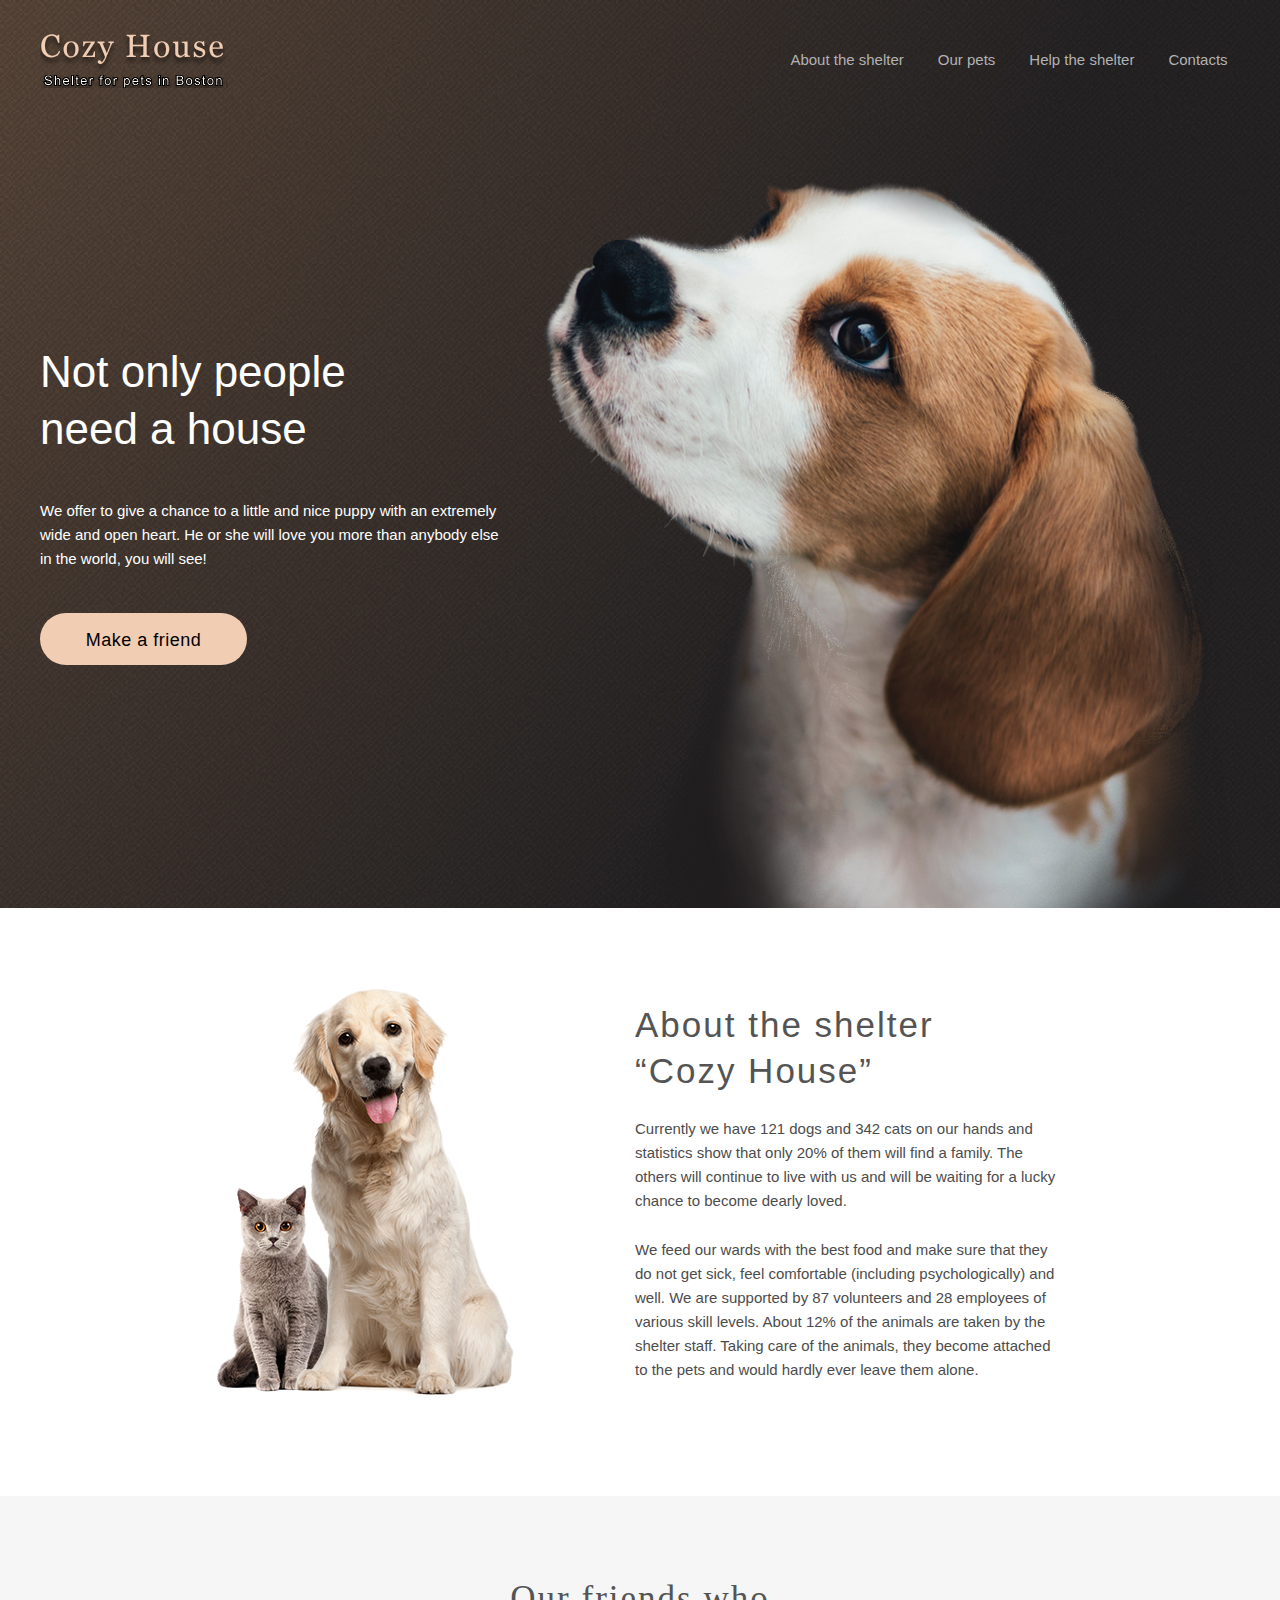
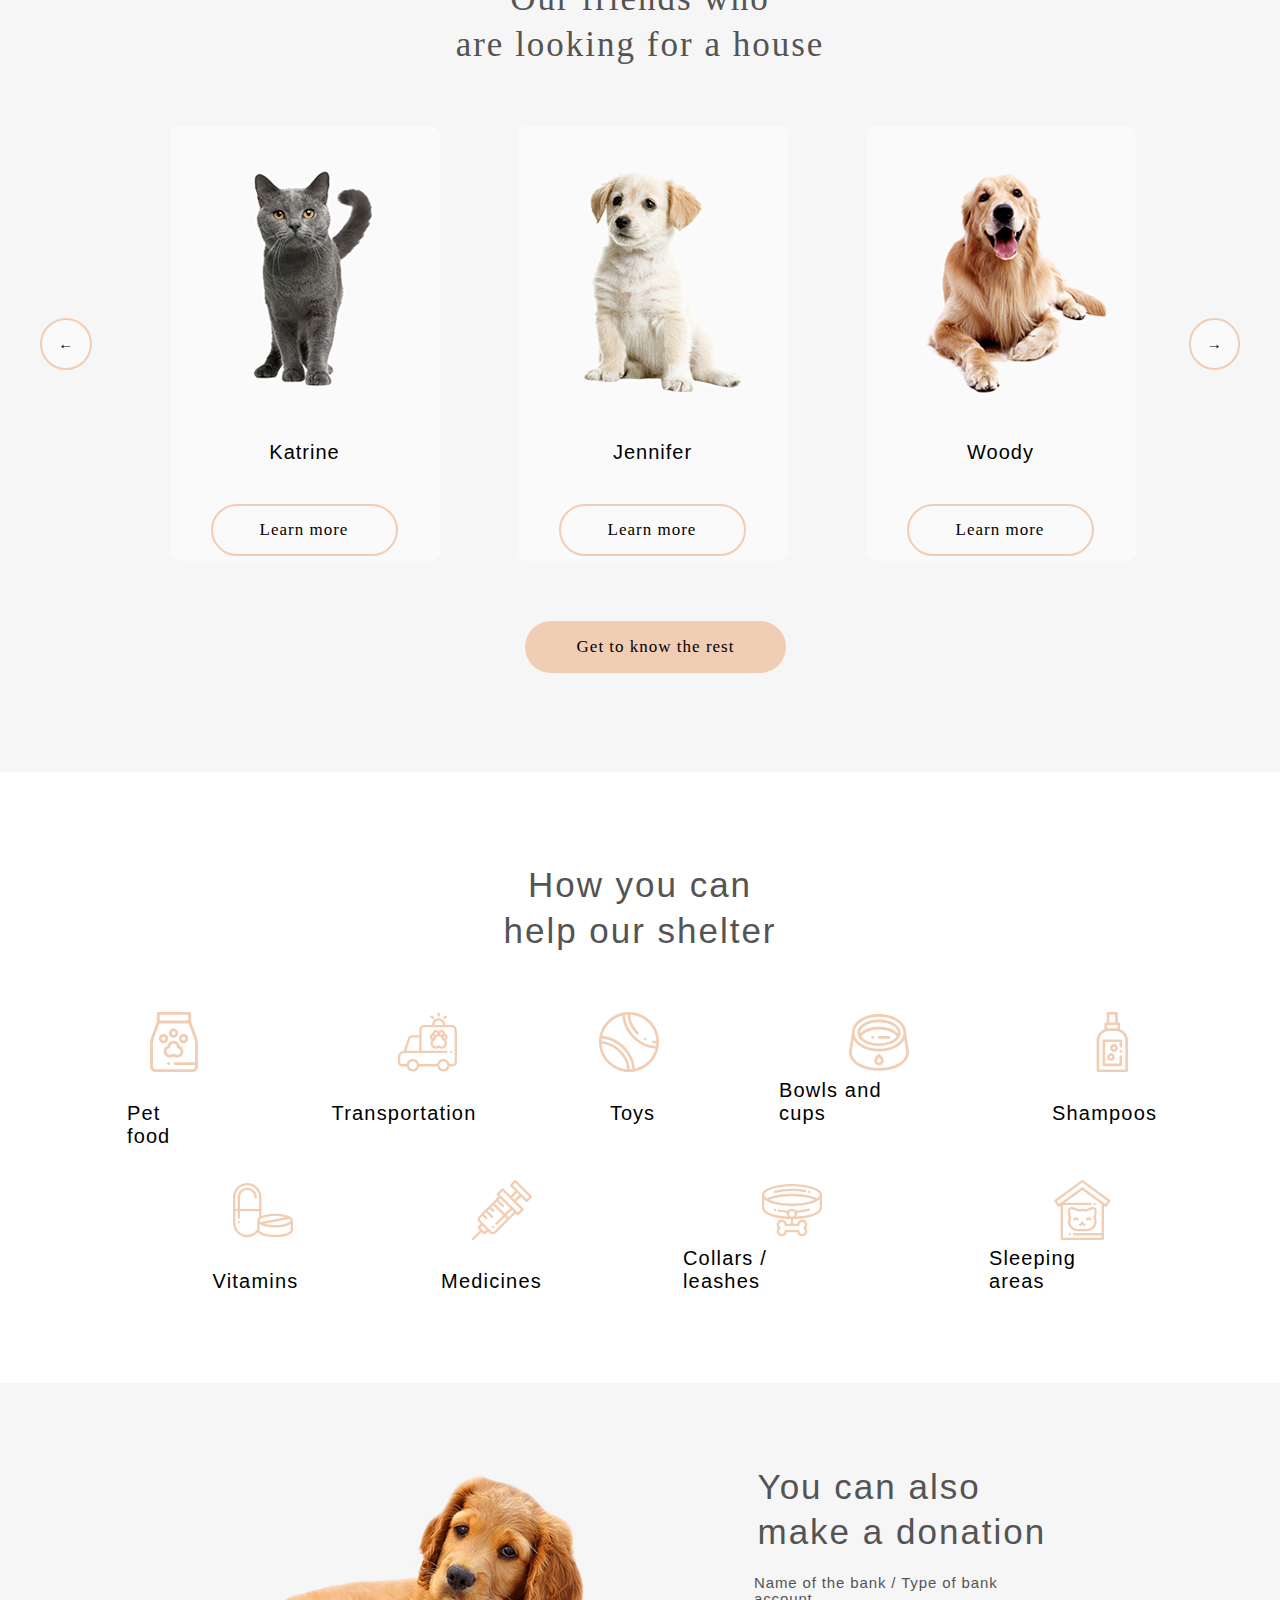
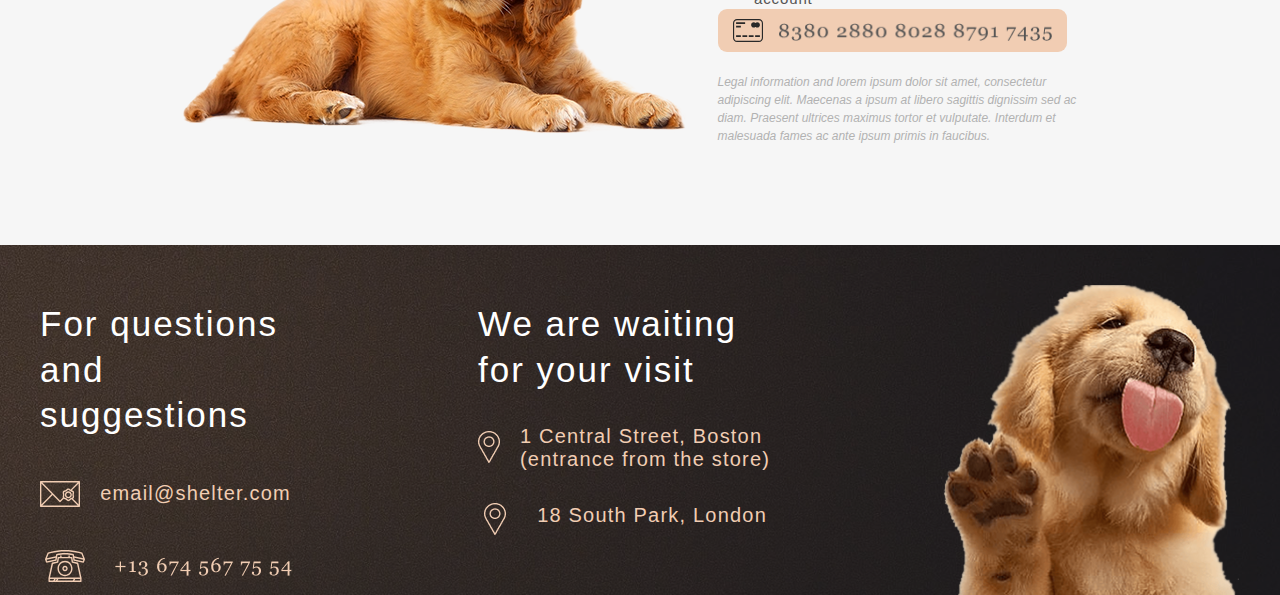
==== commit d0de5158: "scroll hidden" ====
--- a/index.html
+++ b/index.html
@@ -3,7 +3,7 @@
 <head>
     <meta charset="UTF-8">
     <meta name="viewport" content="width=device-width, initial-scale=1.0">
-    <title>Document</title>
+    <title>Cozy House</title>
     <link rel="stylesheet" href="index.css">
 
 </head>
@@ -12,7 +12,7 @@
 
 
 <!--- Start screen -->
-  <section class="start_screen">
+   <section class="start_screen">
     <header>   
       <div class="wrapper">
                <a href="#" class="logo"><img src="images/logo.svg" alt="Cozy House Shelter for pets in Boston"></a>
@@ -43,7 +43,7 @@
         <div class="img_puppy"><img class="img_puppyA" src="images/start-screen-puppy.png" alt="puppy"></div>
 
     </div>
-  </section>
+  </section> 
 
      <!--  About -->
   <section id="about_sh" class="about">
@@ -56,7 +56,7 @@
         </div>
     </div>
 
-  </section>
+  </section> 
 
 
      <!--  Pets -->
@@ -73,8 +73,8 @@
               <span class="txt">Katrine</span>
               <button class="butt_pets">Learn more</button>
             
-              <div class="popUpKatrine hiddenKatrine">
-                <div class="katrinePopCont">
+              <div class="popUpKatrine hiddenKatrine popUp">
+                <div class="katrinePopCont popCont">
                   <img class="imgPopKatt" src="images/pets-katrine.png">
                     <div class="popJen">
                       <h3 class="poph3">Katrine</h3>
@@ -98,9 +98,9 @@
               <span class="txt2">Jennifer</span>
               <button class="butt_pets2"> <a href="#" class="openPopUp"></a>
                 Learn more</button>
-              <div class="popUpJennifer hidden">
+              <div class="popUpJennifer hidden popUp">
                 
-                <div class="jenPopCont">
+                <div class="jenPopCont popCont">
                  
                     <img class="imgPopJenn" src="images/popjenimg.png" alt="">
                     <div class="popJen">
@@ -125,8 +125,8 @@
               <img class="pet_img3" src="images/pets-woody.png">
               <span class="txt3">Woody</span>
               <button class="butt_pets3">Learn more</button>
-              <div class="popUpWoody hiddenWoody">
-                <div class="woodyPopCont">
+              <div class="popUpWoody hiddenWoody popUp">
+                <div class="woodyPopCont popCont">
                   <img class="imgPopWoody" src="images/pets-woody.png">
                     <div class="popJen">
                       <h3 class="poph3">Woody</h3>
@@ -150,7 +150,7 @@
         <button class="primary"><a class="get_but" href="pets.html" >Get to know the rest</a></button>
       </div>
     </div>
-  </section>
+  </section> 
 
      <!--  Help -->
   <section class="help_sec">
@@ -219,7 +219,7 @@
 
     </div>
     
-  </section>
+  </section> 
 
   
 
@@ -239,10 +239,10 @@
       </div>
     </div>
   </div>
-  </section>
+  </section> 
 
   <!--Footer-->
-  <footer id="foot" class="footer_sec">
+   <footer id="foot" class="footer_sec">
     <div class="wrapper_footer">
       <div class="footer_content">
         <div class="footer_contacts">
@@ -270,7 +270,7 @@
         <img src="images/footer-puppy.png" class="footer_puppy"></img>
       </div>
     </div>
-  </footer>
+  </footer> 
   <script src="scripts/index.js"></script>
   <script src="scripts/carousel.js"></script>
 </body>
--- a/index.css
+++ b/index.css
@@ -3,7 +3,7 @@
 }
 
 *{
-    margin:0;
+    margin: auto;
   
 
     body {
@@ -11,6 +11,7 @@
         font-family: Arial, Helvetica, sans-serif;
         font-family: Georgia, sans-serif;
         position: relative;
+        
 
     }
 }
@@ -23,19 +24,24 @@
     display: flex;
     align-items: center;
     justify-content: space-between;
-    padding-left: 40px;
     padding-top: 30px;
 }
 
+.logo {
+    margin: 0;
+}
+
 #menu__toggle {
-  opacity: 0;
+    opacity: 0;
 }
 
 .header_navigation {
-    padding-top: 16px;
+    padding-top: 0px;
     padding-bottom: 20px;
-    margin-right: -9px;
+    padding-left: 70px;
+    margin-right: -40px ;
     text-decoration: none ;
+    margin-left: 400px;
 }
 .navigation {
     display: flex;
@@ -63,7 +69,6 @@
     color: #f6f6f6;
     border-bottom: 2px solid #f1cdb3;
 }
-
 
 .start_screen {
     position: relative;
@@ -81,11 +86,11 @@
     bottom: 0px;
     display: flex ;
 }
+
 .content {
     width: 460px;
     height: 322px;
     color: white;
-    
     position: absolute;
     top: 163px;
 
@@ -96,8 +101,8 @@
     font-size: 44px;
     font-weight: 400;
     line-height: 57.2px;
-    
-}
+}
+
 p {
     width: 460px;
     font-size: 15px;
@@ -107,6 +112,11 @@
     font-family: Arial, Helvetica, sans-serif;
 
 }
+
+.headin {
+    margin: 0;
+}
+
 .button_primary {
     background-color: #f1cdb3;
     width: 207px;
@@ -117,26 +127,24 @@
     border-radius: 100px ;
     border: #f1cdb3;
     font-family: Georgia, sans-serif;
-   font-size: 18px;
-   font-weight: 400;
-   line-height: 24px;
-   letter-spacing: 6%;
-   position: absolute;
-   top: 270px;
-   letter-spacing: 0.5px;
-   cursor: pointer;
+    font-size: 18px;
+    font-weight: 400;
+    line-height: 24px;
+    letter-spacing: 6%;
+    position: absolute;
+    top: 270px;
+    letter-spacing: 0.5px;
+    cursor: pointer;
 }
 
 .button_primary:hover {
     box-shadow:  0px 0px 10px #545454;
 }
-
-    
+  
 .button_prim {
-text-decoration: none;
-color: black;
-}
-
+    text-decoration: none;
+    color: black;
+}
 
 .img_puppy {
     width: 698px;
@@ -159,25 +167,24 @@
     position: absolute;
     top: 80px;
     left: 40px;
-   
-    display: flex;
-    
-}
+    display: flex;
+}
+
 .about_pets {
- width: 300px;
-height: 408px;
-padding-top: 0px;
-padding-left: 175px;
+    width: 300px;
+    height: 408px;
+    padding-top: 0px;
+    padding-left: 175px; 
+    margin: 0;
 }
 
 .pets_content {
     width: 430px;
     height: 380px;
-    position: absolute;
-    left: 595px;
-    top: 14px;
-
-}
+    margin-left: 120px ;
+
+}
+
 .about_content .pets_content h3 {
     width: 360px;
     height: 90px;
@@ -186,15 +193,15 @@
     line-height: 45.5px;
     letter-spacing: 2px;
     font-family: Georgia, sans-serif;
-    color: #545454;
-    
-}
-
-  .heading {
+    color: #545454; 
+}
+
+
+.heading {
     width: 370px;
     height: 90px;
-
-    }
+    margin: 0;
+}
 
  .about_content .pets_content p{
     font-family: Arial, Helvetica, sans-serif;
@@ -215,11 +222,11 @@
   .pets_sec {
     width: 1280px;
   }  
+
 .pets_wrapper {
     width: 1280px;
     height: 796px;
     top: 1496px;
-   
     gap: 0px;
     opacity: 0px;
     background-color: #f6f6f6;
@@ -286,7 +293,6 @@
     height: 270px;
     width: 270px;
     border-radius: 9px;
-  
 }
 .pet_img3 {
     height: 270px;
@@ -304,14 +310,14 @@
     
 }
 .popUpWoody {
-     display: flex;
+    display: flex;
     align-items: center;
     justify-content: center;
     width: 1280px;
     height: 100%;
     position: absolute;
     top: 0;
-    left: 0;
+    left: 0; 
     background-color: rgba(20, 20, 20, 0.3); 
 }
 
@@ -338,6 +344,7 @@
     color: #292929;
     cursor: pointer; 
 }
+
 .hiddenWoody {
     visibility: hidden;
 }
@@ -349,15 +356,16 @@
     height: 100%;
     position: absolute;
     top: 0;
-    left: 0;
+    left: 0; 
+    
     background-color: rgba(20, 20, 20, 0.3); 
 }
 .katrinePopCont {
     display: flex;
-    width: 71%;
+    width: 900px;
     height: 14%;
     border-radius: 10px;
-    
+    margin: 0;
     background: #fafafa;
 }
 .popUpJennifer {
@@ -385,7 +393,7 @@
     height: 57px;
     padding-top: 2px;
     margin-top: 10px;
-    position: absolute;
+    position: absolute; 
     right: 195px;
     border: 2px solid #f1cdb3;
     border-radius: 100px;
@@ -429,7 +437,6 @@
 font-family: Georgia, 'Times New Roman', Times, serif;
 padding-top: 10px;
 
-
 }
 .poph5 {
     width: 350px;
@@ -456,7 +463,7 @@
 .jennifer {
     width: 270px;
     height: 435px;
-  display: flex;
+    display: flex;
     flex-direction: column;  
     margin-left: 78px;
     background-color: #fafafa;
@@ -606,25 +613,23 @@
 .help_sec {
     width: 1280px;
 }
-.wrapper_help{
+.wrapper_help {
     width: 1280px;
     height: 611px;
     display: flex;
     align-items: center;
     background-color: #ffffff;
 }
-.help_content{
+.help_content {
     width: 1200px;
     height: 431px;
-    margin-top: -20px;
     margin-left: 40px;
-
     display: flex;
     align-items: center;
     flex-direction: column;
 
 }
-.heading_help{
+.heading_help {
     width: 308px;
     height: 90px;
     text-align: center;
@@ -637,21 +642,23 @@
 
 .list {
     width: 1026px;
-height: 281px;
-top: 150px;
-left: 87px;
+    height: 281px;
+    top: 150px;
+    left: 87px;
     display: flex;
     flex-wrap: wrap;
     align-content: space-between;
     margin-top: 60px;
 }
+
 .help_cont1 {
-width: 82px;
-height: 113px;
-display: flex;
+    width: 82px;
+    height: 113px;
+    display: flex;
     flex-wrap: wrap;
     align-content: space-between;
 }
+
 .help_img1 {
     width: 60px;
     height: 60px;
@@ -659,12 +666,12 @@
 
 }
 .txt_help1 {
-font-weight: 400;
-font-size: 20px;
-line-height: 23px;
-letter-spacing: 1.1px;
-margin-bottom: 30px;
-padding-top: 30px;
+    font-weight: 400;
+    font-size: 20px;
+    line-height: 23px;
+    letter-spacing: 1.1px;
+    margin-bottom: 30px;
+    padding-top: 30px;
 }
 
 .help_cont2 {
@@ -844,11 +851,12 @@
     
 }
 .don_content {
-width: 915px;
-height: 282px;
-margin-top: 80px;
-display: flex;
-}
+    width: 915px;
+    height: 282px;
+    margin-top: 80px;
+    display: flex;
+}
+
 .donation_dog {
     width: 505px;
     height: 261px;
@@ -856,20 +864,19 @@
     
 }
 .donation_info {
-
-padding: 0 30px;
-}
+    padding: 0 30px;
+}
+
 .heading_donation {
     width: 300px;
-height: 90px;
-font-weight: 400;
-font-size: 35px;
-line-height: 45.5px;
-letter-spacing: 2px;
-color: #545454;
-
-
-}
+    height: 90px;
+    font-weight: 400;
+    font-size: 35px;
+    line-height: 45.5px;
+    letter-spacing: 2px;
+    color: #545454;
+}
+
 .subheading_donation {
     width: 307px;
     height: 17px;
@@ -888,8 +895,9 @@
     background-color: #f1cdb3;  
 }
 .card_img {
-  margin:  10px 15px;    
-}
+    margin:  10px 15px;    
+}
+
 .card_number {
     width: 273px;
     height: 18px;
@@ -900,37 +908,40 @@
     width: 380px;
     height: 72px;
     padding:  4px 0px 0px 0px;
-   font-family: Arial, Helvetica, sans-serif;
-   font-style: italic;
-   font-weight: 400;
-   font-size: 12px;
-   line-height: 18px;
-   letter-spacing: 0.01px;
-   color:#B2B2B2;  
-}
+    font-family: Arial, Helvetica, sans-serif;
+    font-style: italic;
+    font-weight: 400;
+    font-size: 12px;
+    line-height: 18px;
+    letter-spacing: 0.01px;
+    color:#B2B2B2;  
+}
+
 .footer_sec {
     width: 1280px;
 }
+
 .wrapper_footer {
-   width: 1280px;
+    width: 1280px;
     background-image: url(images/footer-background.png);
-padding-top: 40px;
-padding-left: 0px;
-}
+    padding-top: 40px;
+    padding-left: 0px;
+}
+
 .footer_content {
-width: 1200px;
-font: 310px;
-
-display: flex;
-justify-content: space-between;
-margin-left: 40px;
-}
+    width: 1200px;
+    font: 310px;
+    display: flex;
+    justify-content: space-between;
+    margin-left: 40px;
+}
+
 .footer_contacts {
-width: 278px;
-height: 234px;
-
-margin: 16px 160px 60px 0px;
-}
+    width: 278px;
+    height: 234px;
+    margin: 16px 160px 60px 0px;
+}
+
 .footer_txt {
     font-size: 35px;
     line-height: 45.5px;
@@ -942,35 +953,38 @@
     width: 302px;
     height: 234px;
     margin: 16px 160px 60px 0px;
-
 } 
+
 .email {
     display: flex;
     align-items: center;
-   padding: 40px 27px 40px 0px;
-   
-}
+    padding: 40px 27px 40px 0px;
+}
+
 .email_adr:hover {
     text-shadow:  0px 0px 10px black;
 }
+
 .email_img {
     width: 40px;
     height: 32px;
 }
 
 .email_adr {
-font-size: 20px;
-line-height: 23px;
-letter-spacing: 1.2px;
-font-weight: 400;
-color: #f1cdb3;
-padding-left: 20px;
-cursor: pointer;
-text-decoration: none;
-}
+    font-size: 20px;
+    line-height: 23px;
+    letter-spacing: 1.2px;
+    font-weight: 400;
+    color: #f1cdb3;
+    padding-left: 20px;
+    cursor: pointer;
+    text-decoration: none;
+}
+
 .phone {
     display: flex;
 }
+
 .phone_img {
     width: 40px;
     height: 32px;  
@@ -983,14 +997,15 @@
 }
 
 .footer_puppy {
-width: 300px;
-height: 310px;
+    width: 300px;
+    height: 310px;
 }
 
 .location {
     display: flex;
     align-items: center;  
 }
+
 .loc_txt {
     font-size: 20px;
     line-height: 23px;
@@ -999,11 +1014,13 @@
     color: #f1cdb3; 
     padding: 33px 5px 0px 20px;  
 }
+
 .loc_img {
     width: 22px;
     height: 32px;
     padding-top: 30px;
 }
+
 .loc_txt2 {
     font-size: 20px;
     line-height: 23px;
@@ -1019,6 +1036,15 @@
     height: 32px;
     padding-top: 32px;
     padding-right: 20px;
+}
+
+.popUp {
+left: 0;
+right: 0;
+}
+
+.primary {
+    transform: translateX(15px);
 }
 
 @media screen and (max-width: 768px) {
@@ -1037,6 +1063,11 @@
     .logo {
         margin-top: 4px;
         margin-left: -10px;
+    }
+
+    .header_navigation {
+        margin-left: 0;
+        padding-left: 0px;
     }
 
     .navigation_link {
@@ -1094,19 +1125,21 @@
 }
 
 .pets_content {
-    margin-top: -14px;
-margin-left: -466px;
+     margin-left: 15px; 
+     margin-right: 0px;
 }
 
 .pets_wrapper {
-    width: 768px;
+   width: 768px;
    padding-left: 0px; 
    display: flex;
    justify-content: center;  
 }
 
 .pets_content1 {
-    width: 708px 
+    width: 708px;
+    margin-right: 0px;
+    
 }
 
 .slider {
@@ -1115,9 +1148,12 @@
 }
 .button_arrow {
    margin-left: 0px; 
-padding: 0px;
-}
-
+   padding: 0px;
+}
+
+.primary {
+    transform: translateX(-10px);
+}
 .button_arrow2 {
     margin-left: 14px;
     padding: 0px;
@@ -1128,6 +1164,7 @@
 .popUpKatrine {
     width: 768px;
 }
+
 .katrinePopCont {
     width: 682px;
     height: 482px;
@@ -1183,14 +1220,11 @@
     margin-left: 155px;
 }
 .cardSlider {
-    
     width: 90%;
     overflow: hidden;
-    
-
-}
-.woody {
-    
+}
+
+.woody { 
     margin-left: 22px;
 }
 
@@ -1213,31 +1247,28 @@
     width: 768px;
     height: 779px;
     display: flex;
-    justify-content: center;
-    
+    justify-content: center; 
 }
 
 .help_content {
     width: 630px;
     height: 599px;
-    margin-top: -17px;
-    margin-left: 1px;
+    margin: 80px 69px 100px 69px;
+
 }
 
 .list {
     width: 630px;
     height: 449px;
-   
     display: grid;
     justify-content: space-between;
     grid-template-columns: repeat(3, 170px);
     grid-template-rows: repeat(3, 113px) ;
-    margin-top: 59px;
-    
+    margin-top: 59px;  
 }
 
 .help_cont1 {
-margin-left: 44px;
+    margin-left: 44px;
 }
 
 .help_cont2 {
@@ -1305,10 +1336,11 @@
 }
 
 .footer_contacts {
-margin: 31px 10px 10px 35px;
-}
+    margin: 31px 10px 10px 35px;
+}
+
 .footer_locations {
-margin: 31px 10px 10px -33px;
+    margin: 31px 10px 10px -33px;
 }
 
 .footer_puppy {
@@ -1326,16 +1358,16 @@
     width: 768px;
 }
 .footer_sec {
-     width: 768px;
+    width: 768px;
 }
 #menu__toggle {
-  opacity: 0;
+    opacity: 0;
 }
 }
 
 @media screen and (max-width: 320px) {
 
- .header_navigation {
+.header_navigation {
     width: 320px;
     height: 823px;
     margin-left: -209px;
@@ -1437,7 +1469,6 @@
     flex-direction: column;
     justify-content: center;
     padding: 0;
-    
 }
 
 .start_screen {
@@ -1452,15 +1483,13 @@
 }
 .logo {
     margin-top: 0px;
-    margin-left: 0px;
-    
+    margin-left: 0px;  
 }
 .startscreen_content {
     width: 300px;
     height: 673px;
     padding: 0px;
     left: 0;
-    
 }
 .content {
     width: 300px;
@@ -1469,9 +1498,9 @@
     display: flex;
     flex-direction: column;
     margin-top: -163px;
-    margin-left: 10px;
-    
-}
+    margin-left: 10px;  
+}
+
 .headin {
     width: 300px;
     height: 64px;
@@ -1480,9 +1509,9 @@
     line-height: 32.5px;
     text-align: center;
     letter-spacing: 1.5px;
-    
-
-}
+    visibility: hidden;
+}
+
 .subheading {
 width: 300px;
 height: 96px;
@@ -1491,9 +1520,11 @@
 text-align: center;
 color: #cdcdcd;
 font-weight: 400;
-
-
-}
+padding: 0;
+margin-top: 42.5px;
+visibility: hidden;
+}
+
 .button_primary {
     margin-left: 46px;
     margin-top: -27px;
@@ -1503,7 +1534,6 @@
 height: 271px;
 padding-top: 401px;
 padding-left: 50px;
-
 }
 
 .img_puppyA {
@@ -1511,63 +1541,69 @@
     height: 271px;
 }
 .about {
-width: 320px;
-height: 974px;
+   width: 320px;
+   height: 974px;
 }
 .about_content {
     width: 300px;
     height: 494px;
-padding: 0;
-margin-left: -145px;
-margin-top: -66px;
-}
+    padding: 0;
+    position: absolute;
+    top: 353px;
+    left: 10px;
+}
+
 .about_pets {
-width: 260px;
-height: 353.6px;
+    width: 260px;
+    height: 353.6px;
+    padding: 0;
 }
 
 .about-petsA {
-width: 260px;
-height: 353.6px;
-padding: 423px 0px 0px 61px;
+    width: 260px;
+    height: 353.6px;
+    padding: 85px 0px 42px 30px;
 }
 
 .pets_content {
-width: 300px;
-height: 494px;
+    width: 300px;
+    height: 494px;
+    margin: 0;
+}
+.pets_content1 {
+    margin: 0;
 }
 
 .about_content .pets_content h3 {
-width: 300px;
-height: 64px;
-font-size: 25px;
-font-weight: 400;
-line-height: 32.5px;
-margin-left: -45px;
-letter-spacing: 1.5px;
-text-align: center;
-margin: 28px 0px 0px -13px;
+    width: 300px;
+    height: 64px;
+    font-size: 25px;
+    font-weight: 400;
+    line-height: 32.5px;
+    margin-left: -45px;
+    letter-spacing: 1.5px;
+    text-align: center;
+    margin: 28px 0px 0px -13px;
 }
 
 .subheading1 {
     width: 270px;
     height: 144px;
-font-size: 15px;
-line-height: 24px;
-text-align: justify;
+    font-size: 15px;
+    line-height: 24px;
+    text-align: justify;
 }
 
 .subheading2 {
-width: 270px;
-height: 239px;
-font-size: 15px;
-line-height: 24px;
-text-align: justify;
-margin-top: -2px;
+    width: 270px;
+    height: 239px;
+    font-size: 15px;
+    line-height: 24px;
+    text-align: justify;
+    margin-top: -2px;
 }
 .woody {
-    margin-left: 13px;
-    
+    margin-left: 0px; 
 }
 
 .popUpWoody {
@@ -1585,11 +1621,11 @@
 .closeWoodyButt {
     width: 42px;
     height: 42px;
-    right: 37px;
+    right: 20px;
 }
 .jennifer {
     
-    margin-left: 13px;
+    margin-left: 0px;
 }
 
 .popUpJennifer {
@@ -1597,7 +1633,7 @@
 }
 
 .jenPopCont {
-width: 271px;
+    width: 271px;
     height: 393px;
 }
 
@@ -1606,14 +1642,11 @@
 }
 
 .close {
-  width: 42px;
+    width: 42px;
     height: 42px;
-    right: 37px;  
-}
-
-.slider {
-    
-}
+    right: 14px;  
+}
+
 .cardSlider {
     width: 100%;
     margin-left: 10px;
@@ -1621,7 +1654,7 @@
 .katrine {
     width: 270px;
     height: 435px;
-    margin-left: 13px;
+    margin-left: 0px;
     
 }
 .popUpKatrine {
@@ -1639,32 +1672,38 @@
 .closeKatrineButt {
     width: 42px;
     height: 42px;
-    right: 37px;
+    right: 20px;
 }
 .popJen {
     width: 310px;
-    padding-top: 10px;
-    
-}
+    padding-top: 10px;  
+}
+
+.popCont {
+    transform: translateY(-150px);
+}
+
 .poph3 {
-font-size: 35px;
-line-height: 45px;
-text-align: center;
-}
+    font-size: 35px;
+    line-height: 45px;
+    text-align: center;
+}
+
 .poph4 {
-font-size: 20px;
-line-height: 23px;
-text-align: center;
+    font-size: 20px;
+    line-height: 23px;
+    text-align: center;
 }
 
 .poph5 {
     width: 250px;
-font-size: 13px;
-line-height: 14px;
-letter-spacing: 0.4px;
-text-align: justify;
-padding-left: 10px;
-}
+    font-size: 13px;
+    line-height: 14px;
+    letter-spacing: 0.4px;
+    text-align: justify;
+    padding-left: 10px;
+}
+
 .pets_sec {
 width: 320px;
 height: 791px;
@@ -1686,9 +1725,9 @@
     display: flex;
     flex-flow: wrap;
     justify-content: space-around;
-    margin: 37px 0px 10px 2px;
-    
-}
+    margin: 37px 0px 10px 10px; 
+}
+
 .pets_heading {
   width: 300px;
   height: 64px;
@@ -1699,6 +1738,7 @@
   margin-top: 42px;
 }
 
+
 .button_arrow {
 order: 2;
 margin: -1px 0px -16px 17px;
@@ -1710,7 +1750,7 @@
 }
 
 .primary {
-margin: 38px 0px 0px 20px;
+margin: 38px 0px 0px 30px;
 }
 .help_sec {
 width: 320px;
@@ -1725,7 +1765,7 @@
 .help_content {
 width: 290px;
 height: 663px;
-margin-top: -3px;
+margin: 0;
 }
 .heading_help {
 width: 220px;
@@ -1833,118 +1873,140 @@
 .don_sec {
     width: 300px; 
     height: 542px;
+    margin: 0;
 
 }
 .wrapper_don {
-width: 320px; 
-height: 542px;
+    width: 320px; 
+    height: 542px;
+    margin: 0;
 }
 .don_content {
-width: 320px;
-height: 510px;
+    width: 320px;
+    height: 510px;
 }
 .donation_dog {
-width: 260px;
-height: 135.2px;
-margin: 0;
-padding: 84px 5px 5px 30px;
+    width: 260px;
+    height: 135.2px;
+    margin: 0;
+    padding: 84px 5px 5px 30px;
 }
 .donation_info {
     width: 300px;
     height: 281px;
-margin: 0;
-padding: 0;
+    margin: 0;
+    padding: 0;
 }
 .heading_donation {
-height: 64px;
-width: 300px;
-font-size: 25px;
-line-height: 32.5px;
-text-align: center;
-letter-spacing: 1.4px;
-margin: 42px 10px 10px 10px;
+    height: 64px;
+    width: 300px;
+    font-size: 25px;
+    line-height: 32.5px;
+    text-align: center;
+    letter-spacing: 1.4px;
+    margin: 42px 0px 10px 10px;
 
 }
 .subheading_donation {
     width: 273px;
     height: 24px;
-font-size: 15px;
-line-height: 24px;
-letter-spacing: 0px;
-margin: 20px 0px 0px 23px;
+    font-size: 15px;
+    line-height: 24px;
+    letter-spacing: 0px;
+    margin: 20px 0px 0px 23px;
 }
 .card {
-width: 281px;
-height: 43px;
-margin: 20px 2px 2px 20px;
+    width: 281px;
+    height: 43px;
+    margin: 20px 2px 2px 20px;
 }
 
 .card_number {
-width: 206px;
-height: 17px;
-margin: 11px -6px;
-}
+    width: 206px;
+    height: 17px;
+    margin: 11px -6px;
+}
+
 .donation_text {
-width: 280px;
-height: 90px;
-font-size: 12px;
-line-height: 18px;
-text-align: justify;
-padding: 0;
-margin: 20px;
+    width: 280px;
+    height: 90px;
+    font-size: 12px;
+    line-height: 18px;
+    text-align: justify;
+    padding: 0;
+    margin: 20px;
+    margin-right: 0;
 }
 
 .footer_sec {
     width: 320px;
-height: 809px;
+    height: 809px;
 }
 
 .wrapper_footer {
     width: 320px;
-height: 809px;
-background-image: url(images/Footer-mobile.png);
+    height: 809px;
+    background-image: url(images/Footer-mobile.png);
 }
 
 .footer_content {
     width: 300px;
-height: 470px;
-display: flex;
-flex-direction: column;
-margin: 0;
+    height: 470px;
+    display: flex;
+    flex-direction: column;
+    margin: 0;
 }
 
 .footer_contacts {
-margin: 30px 17px 10px 22px;
+    margin: 30px 17px 10px 22px;
 }
 
 .footer_txt {
-letter-spacing: 1.5px;
+    letter-spacing: 1.5px;
+    visibility: hidden;
 }
 
 .email {
-padding: 39px 27px 40px 11px;
+    padding: 39px 27px 40px 11px;
+}
+.email_img {
+    visibility: hidden;
+}
+
+.email_adr {
+    visibility: hidden;
 }
 
 .phone {
-padding-left: 18px;
-
+    padding-left: 18px;
+}
+
+.phone_img {
+    visibility: hidden;
+}
+.phone_number {
+    margin: 0;
+    padding: 9px 22px 7px 21px;
 }
 
 .footer_locations {
     width: 300px;
     height: 222px;
-margin: -5px 0px 0px 9px;
+    margin: -5px 0px 0px 9px;
 }
 
 .footer_txt {
     width: 278px;
     height: 64px;
-font-size: 25px;
-line-height: 32.5px;
-text-align: center;
-letter-spacing: 1.5px;
-}
-
+    font-size: 25px;
+    line-height: 32.5px;
+    text-align: center;
+    letter-spacing: 1.5px;
+}
+
+.f_txt {
+    visibility: hidden;
+}
 .location {
     padding: 0;
 
@@ -1954,32 +2016,36 @@
     width: 21.85px;
     height: 32px;
     padding: 39px 0px 0px 0px;
+    visibility: hidden;
 }
 
 .loc_txt {
 font-size: 20px;
 line-height: 23px;
 padding: 40px 5px 0px 20px;
+visibility: hidden;
 }
 
 .loc_img2 {
 width: 21.85px;
 height: 32px;
 padding: 39px 20px 0px 0px;
+visibility: hidden;
 }
 
 .loc_txt2 {
-
+visibility: hidden;
 margin: 41px 13px 0px 0px;
 }
 
 .footer_puppy {
     width: 260px; 
     height: 269px;
-    margin: 6px 0px 0px 30px;
+    margin: 4px 0px 0px 30px;
 }
 .f_txt {
     margin-left: 12px;
     letter-spacing: 1.5p;
 }
+
 }